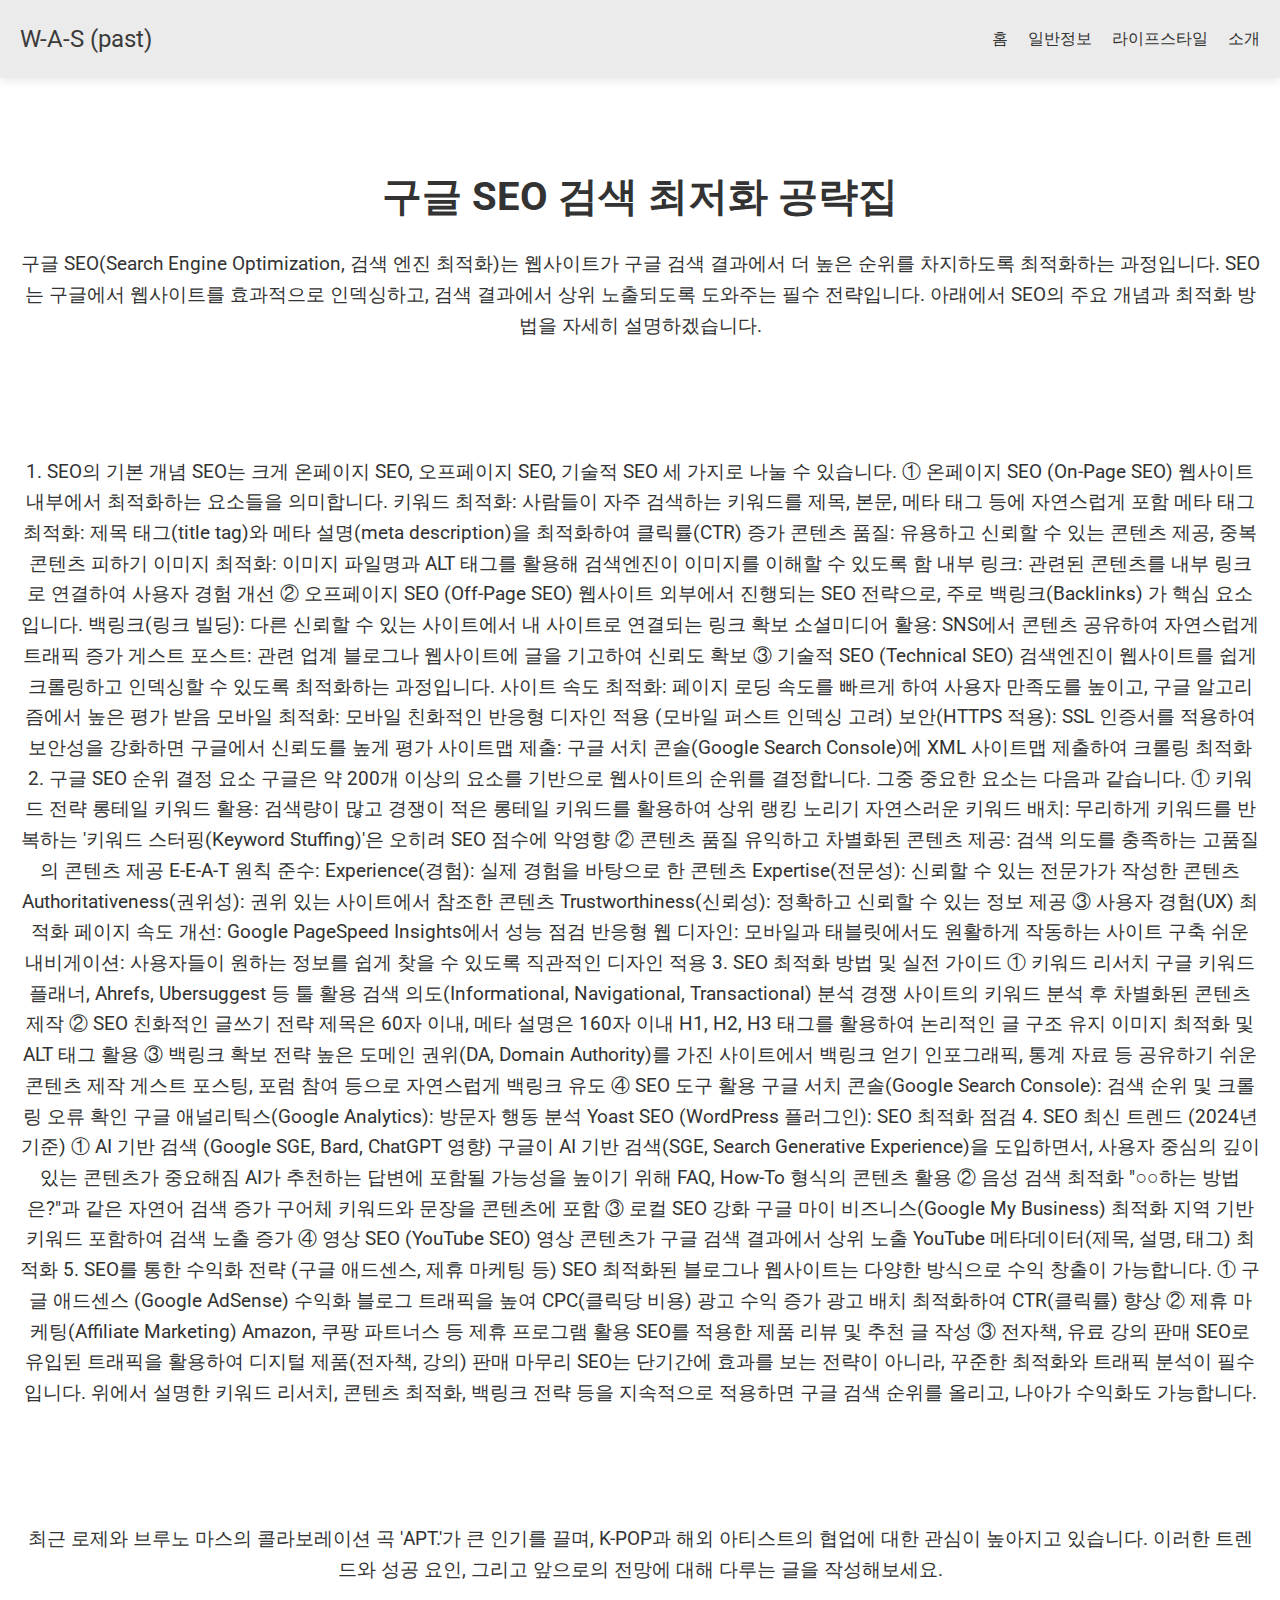
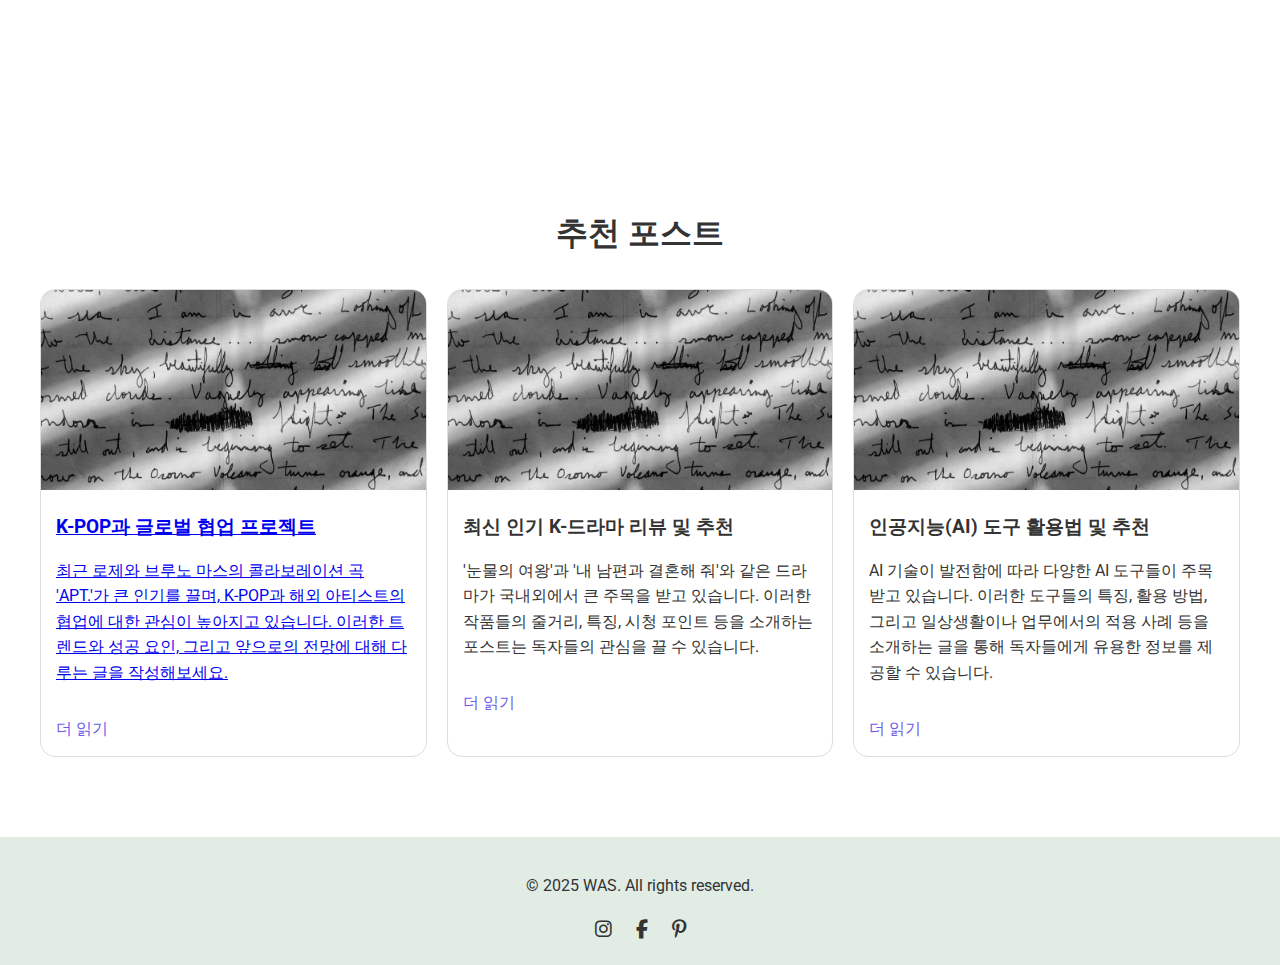
==== 20250222.html @ 07f285a2 "101" ====
<!DOCTYPE html>
<html lang="ko">
<head>
    <meta charset="UTF-8">
    <meta name="viewport" content="width=device-width, initial-scale=1.0">
    <meta name="description" content="WAS-였다">
    <meta name="keywords" content="지식정보 일반정보 알쓸잡 일반적이고 특별하지 않는 슈퍼노멀 정보 블로그 - 였다">
    <meta name="author" content="WAS 였다">
    <meta property="og:title" content="WAS 였다 블로그">
    <meta property="og:description" content="WAS-였다">
    <meta property="og:image" content="/images/og-image.jpg">
    <meta property="og:url" content="https://www.cosworker.com">
    <title>WAS-였다</title>
    <link rel="stylesheet" href="https://cdnjs.cloudflare.com/ajax/libs/font-awesome/6.4.0/css/all.min.css">
    <link rel="stylesheet" href="https://fonts.googleapis.com/css2?family=Playfair+Display:wght@700&family=Roboto:wght@400;500&display=swap">
    <link rel="stylesheet" href="style.css">
</head>
<body>
    <header class="header">
        <div class="logo">W-A-S (past)</div>
        <nav class="nav">
            <ul>
                <li><a href="index.html">홈</a></li>
                <li><a href="#supernormal">일반정보</a></li>
                <li><a href="#lifestyle">라이프스타일</a></li>
                <li><a href="#about">소개</a></li>
            </ul>
        </nav>
    </header>

    <main class="main">
        <section class="posting">
            <h1>구글 SEO 검색 최저화 공략집</h1>
            <p>구글 SEO(Search Engine Optimization, 검색 엔진 최적화)는 웹사이트가 구글 검색 결과에서 더 높은 순위를 차지하도록 최적화하는 과정입니다. SEO는 구글에서 웹사이트를 효과적으로 인덱싱하고, 검색 결과에서 상위 노출되도록 도와주는 필수 전략입니다. 아래에서 SEO의 주요 개념과 최적화 방법을 자세히 설명하겠습니다.</p>
            <div class="ad"><br><br><br></div>
            <p>1. SEO의 기본 개념
SEO는 크게 온페이지 SEO, 오프페이지 SEO, 기술적 SEO 세 가지로 나눌 수 있습니다.

① 온페이지 SEO (On-Page SEO)
웹사이트 내부에서 최적화하는 요소들을 의미합니다.

키워드 최적화: 사람들이 자주 검색하는 키워드를 제목, 본문, 메타 태그 등에 자연스럽게 포함
메타 태그 최적화: 제목 태그(title tag)와 메타 설명(meta description)을 최적화하여 클릭률(CTR) 증가
콘텐츠 품질: 유용하고 신뢰할 수 있는 콘텐츠 제공, 중복 콘텐츠 피하기
이미지 최적화: 이미지 파일명과 ALT 태그를 활용해 검색엔진이 이미지를 이해할 수 있도록 함
내부 링크: 관련된 콘텐츠를 내부 링크로 연결하여 사용자 경험 개선
② 오프페이지 SEO (Off-Page SEO)
웹사이트 외부에서 진행되는 SEO 전략으로, 주로 백링크(Backlinks) 가 핵심 요소입니다.

백링크(링크 빌딩): 다른 신뢰할 수 있는 사이트에서 내 사이트로 연결되는 링크 확보
소셜미디어 활용: SNS에서 콘텐츠 공유하여 자연스럽게 트래픽 증가
게스트 포스트: 관련 업계 블로그나 웹사이트에 글을 기고하여 신뢰도 확보
③ 기술적 SEO (Technical SEO)
검색엔진이 웹사이트를 쉽게 크롤링하고 인덱싱할 수 있도록 최적화하는 과정입니다.

사이트 속도 최적화: 페이지 로딩 속도를 빠르게 하여 사용자 만족도를 높이고, 구글 알고리즘에서 높은 평가 받음
모바일 최적화: 모바일 친화적인 반응형 디자인 적용 (모바일 퍼스트 인덱싱 고려)
보안(HTTPS 적용): SSL 인증서를 적용하여 보안성을 강화하면 구글에서 신뢰도를 높게 평가
사이트맵 제출: 구글 서치 콘솔(Google Search Console)에 XML 사이트맵 제출하여 크롤링 최적화
2. 구글 SEO 순위 결정 요소
구글은 약 200개 이상의 요소를 기반으로 웹사이트의 순위를 결정합니다. 그중 중요한 요소는 다음과 같습니다.

① 키워드 전략
롱테일 키워드 활용: 검색량이 많고 경쟁이 적은 롱테일 키워드를 활용하여 상위 랭킹 노리기
자연스러운 키워드 배치: 무리하게 키워드를 반복하는 '키워드 스터핑(Keyword Stuffing)'은 오히려 SEO 점수에 악영향
② 콘텐츠 품질
유익하고 차별화된 콘텐츠 제공: 검색 의도를 충족하는 고품질의 콘텐츠 제공
E-E-A-T 원칙 준수:
Experience(경험): 실제 경험을 바탕으로 한 콘텐츠
Expertise(전문성): 신뢰할 수 있는 전문가가 작성한 콘텐츠
Authoritativeness(권위성): 권위 있는 사이트에서 참조한 콘텐츠
Trustworthiness(신뢰성): 정확하고 신뢰할 수 있는 정보 제공
③ 사용자 경험(UX) 최적화
페이지 속도 개선: Google PageSpeed Insights에서 성능 점검
반응형 웹 디자인: 모바일과 태블릿에서도 원활하게 작동하는 사이트 구축
쉬운 내비게이션: 사용자들이 원하는 정보를 쉽게 찾을 수 있도록 직관적인 디자인 적용
3. SEO 최적화 방법 및 실전 가이드
① 키워드 리서치
구글 키워드 플래너, Ahrefs, Ubersuggest 등 툴 활용
검색 의도(Informational, Navigational, Transactional) 분석
경쟁 사이트의 키워드 분석 후 차별화된 콘텐츠 제작
② SEO 친화적인 글쓰기 전략
제목은 60자 이내, 메타 설명은 160자 이내
H1, H2, H3 태그를 활용하여 논리적인 글 구조 유지
이미지 최적화 및 ALT 태그 활용
③ 백링크 확보 전략
높은 도메인 권위(DA, Domain Authority)를 가진 사이트에서 백링크 얻기
인포그래픽, 통계 자료 등 공유하기 쉬운 콘텐츠 제작
게스트 포스팅, 포럼 참여 등으로 자연스럽게 백링크 유도
④ SEO 도구 활용
구글 서치 콘솔(Google Search Console): 검색 순위 및 크롤링 오류 확인
구글 애널리틱스(Google Analytics): 방문자 행동 분석
Yoast SEO (WordPress 플러그인): SEO 최적화 점검
4. SEO 최신 트렌드 (2024년 기준)
① AI 기반 검색 (Google SGE, Bard, ChatGPT 영향)
구글이 AI 기반 검색(SGE, Search Generative Experience)을 도입하면서, 사용자 중심의 깊이 있는 콘텐츠가 중요해짐
AI가 추천하는 답변에 포함될 가능성을 높이기 위해 FAQ, How-To 형식의 콘텐츠 활용
② 음성 검색 최적화
"○○하는 방법은?"과 같은 자연어 검색 증가
구어체 키워드와 문장을 콘텐츠에 포함
③ 로컬 SEO 강화
구글 마이 비즈니스(Google My Business) 최적화
지역 기반 키워드 포함하여 검색 노출 증가
④ 영상 SEO (YouTube SEO)
영상 콘텐츠가 구글 검색 결과에서 상위 노출
YouTube 메타데이터(제목, 설명, 태그) 최적화
5. SEO를 통한 수익화 전략 (구글 애드센스, 제휴 마케팅 등)
SEO 최적화된 블로그나 웹사이트는 다양한 방식으로 수익 창출이 가능합니다.

① 구글 애드센스 (Google AdSense) 수익화
블로그 트래픽을 높여 CPC(클릭당 비용) 광고 수익 증가
광고 배치 최적화하여 CTR(클릭률) 향상
② 제휴 마케팅(Affiliate Marketing)
Amazon, 쿠팡 파트너스 등 제휴 프로그램 활용
SEO를 적용한 제품 리뷰 및 추천 글 작성
③ 전자책, 유료 강의 판매
SEO로 유입된 트래픽을 활용하여 디지털 제품(전자책, 강의) 판매
마무리
SEO는 단기간에 효과를 보는 전략이 아니라, 꾸준한 최적화와 트래픽 분석이 필수입니다. 위에서 설명한 키워드 리서치, 콘텐츠 최적화, 백링크 전략 등을 지속적으로 적용하면 구글 검색 순위를 올리고, 나아가 수익화도 가능합니다.</p>
            <div class="ad"><br><br><br></div>
            <p>최근 로제와 브루노 마스의 콜라보레이션 곡 'APT.'가 큰 인기를 끌며, K-POP과 해외 아티스트의 협업에 대한 관심이 높아지고 있습니다. 이러한 트렌드와 성공 요인, 그리고 앞으로의 전망에 대해 다루는 글을 작성해보세요.</p>
            <div class="ad"><br><br><br></div>
        </section>
        <section class="featured-posts">
            <h2>추천 포스트</h2>
            <div class="post-grid">
                <div class="post">
                    <a href="20250222.html">
                    <img src="main03.png" alt="구글 SEO 구글검색최적화">
                    <h3>K-POP과 글로벌 협업 프로젝트</h3>
                    <p>최근 로제와 브루노 마스의 콜라보레이션 곡 'APT.'가 큰 인기를 끌며, K-POP과 해외 아티스트의 협업에 대한 관심이 높아지고 있습니다. 이러한 트렌드와 성공 요인, 그리고 앞으로의 전망에 대해 다루는 글을 작성해보세요.</p>
                    <p class="read-more">더 읽기</p></a>
                </div>
                <div class="post">
                    <img src="main03.png" alt="바디케어 텍스처">
                    <h3>최신 인기 K-드라마 리뷰 및 추천</h3>
                    <p>'눈물의 여왕'과 '내 남편과 결혼해 줘'와 같은 드라마가 국내외에서 큰 주목을 받고 있습니다. 이러한 작품들의 줄거리, 특징, 시청 포인트 등을 소개하는 포스트는 독자들의 관심을 끌 수 있습니다.</p>
                    <a href="#" class="read-more">더 읽기</a>
                </div>
                <div class="post">
                    <img src="main03.png" alt="향기 여정">
                    <h3>인공지능(AI) 도구 활용법 및 추천</h3>
                    <p>AI 기술이 발전함에 따라 다양한 AI 도구들이 주목받고 있습니다. 이러한 도구들의 특징, 활용 방법, 그리고 일상생활이나 업무에서의 적용 사례 등을 소개하는 글을 통해 독자들에게 유용한 정보를 제공할 수 있습니다.</p>
                    <a href="#" class="read-more">더 읽기</a>
                </div>
            </div>
        </section>
    </main>

    <footer class="footer">
        <div class="footer-content">
            <p>&copy; 2025 WAS. All rights reserved.</p>
            <div class="social-links">
                <a href="#"><i class="fab fa-instagram"></i></a>
                <a href="#"><i class="fab fa-facebook-f"></i></a>
                <a href="#"><i class="fab fa-pinterest-p"></i></a>
            </div>
        </div>
    </footer>
</body>
</html>
---- style.css ----
/* CSS (style.css) */
body {
    margin: 0;
    font-family: 'Roboto', sans-serif;
    color: #333;
    line-height: 1.6;
}
.header {
    display: flex;
    justify-content: space-between;
    align-items: center;
    padding: 20px;
    background: #ebebeb;
    box-shadow: 0 2px 10px rgba(0, 0, 0, 0.1);
}
.logo {
    font-family: 'Roboto', sans-serif;
    font-size: 1.5em;
    color: #3b3b3b;
}
.nav ul {
    list-style: none;
    margin: 0;
    padding: 0;
    display: flex;
}
.nav ul li {
    margin-left: 20px;
}
.nav ul li a {
    text-decoration: none;
    color: #333;
    font-weight: 500;
    transition: color 0.3s;
}
.nav ul li a:hover {
    color: #6c5ce7;
}
.article {
    text-align: center;
    padding: 60px 20px;
    background: url('main03.png') center/cover no-repeat;
    color: #fff;
}
.article h1 {
    font-size: 2.5em;
    margin-bottom: 20px;
}
.article p {
    font-size: 1.2em;
}
.posting {
    text-align: center;
    padding: 60px 20px;

}
.posting h1 {
    font-size: 2.5em;
    margin-bottom: 20px;
}
.posting p {
    font-size: 1.2em;
}
.featured-posts {
    padding: 40px 20px;
    max-width: 1200px;
    margin: auto;
}
.featured-posts h2 {
    text-align: center;
    margin-bottom: 30px;
    font-size: 2em;
}
.post-grid {
    display: grid;
    grid-template-columns: repeat(auto-fit, minmax(300px, 1fr));
    gap: 20px;
}
.post {
    border: 1px solid #ddd;
    border-radius: 15px;
    overflow: hidden;
    transition: transform 0.3s;
}
.post:hover {
    transform: translateY(-5px);
}
.post img {
    width: 100%;
    height: 200px;
    object-fit: cover;
}
.post h3 {
    margin: 15px;
}
.post p {
    margin: 15px;
}
.read-more-link {
  text-decoration: none;
  color: #2e2e2e;
}
.read-more {
    display: inline-block;
    margin: 15px;
    color: #6c5ce7;
    text-decoration: none;
    font-weight: 500;
}
.read-more:hover {
    text-decoration: underline;
}


.footer {
    text-align: center;
    padding: 20px;
    background: #e0ece4;
    margin-top: 40px;
}
.footer .social-links a {
    color: #333;
    margin: 0 10px;
    font-size: 1.2em;
    text-decoration: none;
}
.footer .social-links a:hover {
    color: #6c5ce7;
}

/* Responsive Design */
@media (max-width: 768px) {
    .header{
      flex-direction: column;
    }
    .nav ul {

    }
    .nav ul li {
        margin: 10px;
    }
    .article h1 {
        font-size: 2em;
    }
    .article p {
        font-size: 1em;
    }
    .posting{
      padding:0;
      width:80%;
      margin: 0 auto;

    }
}
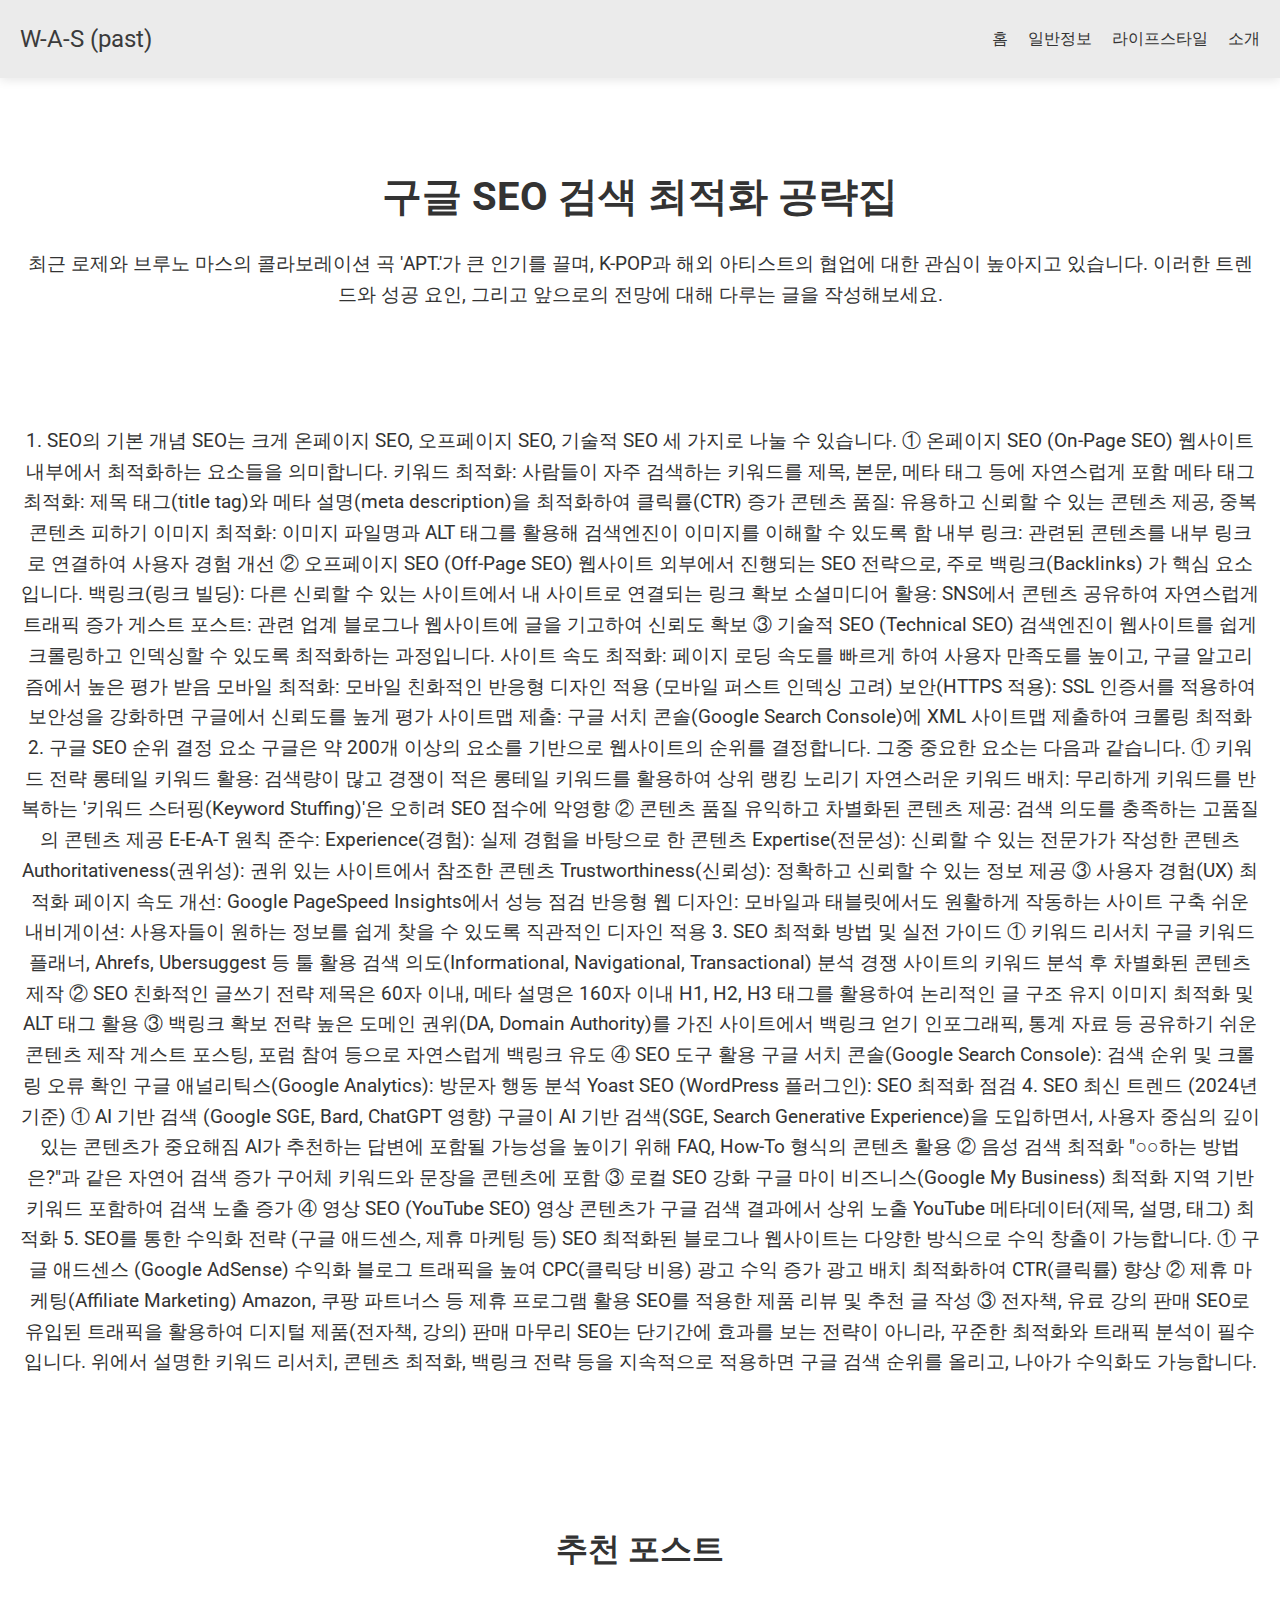
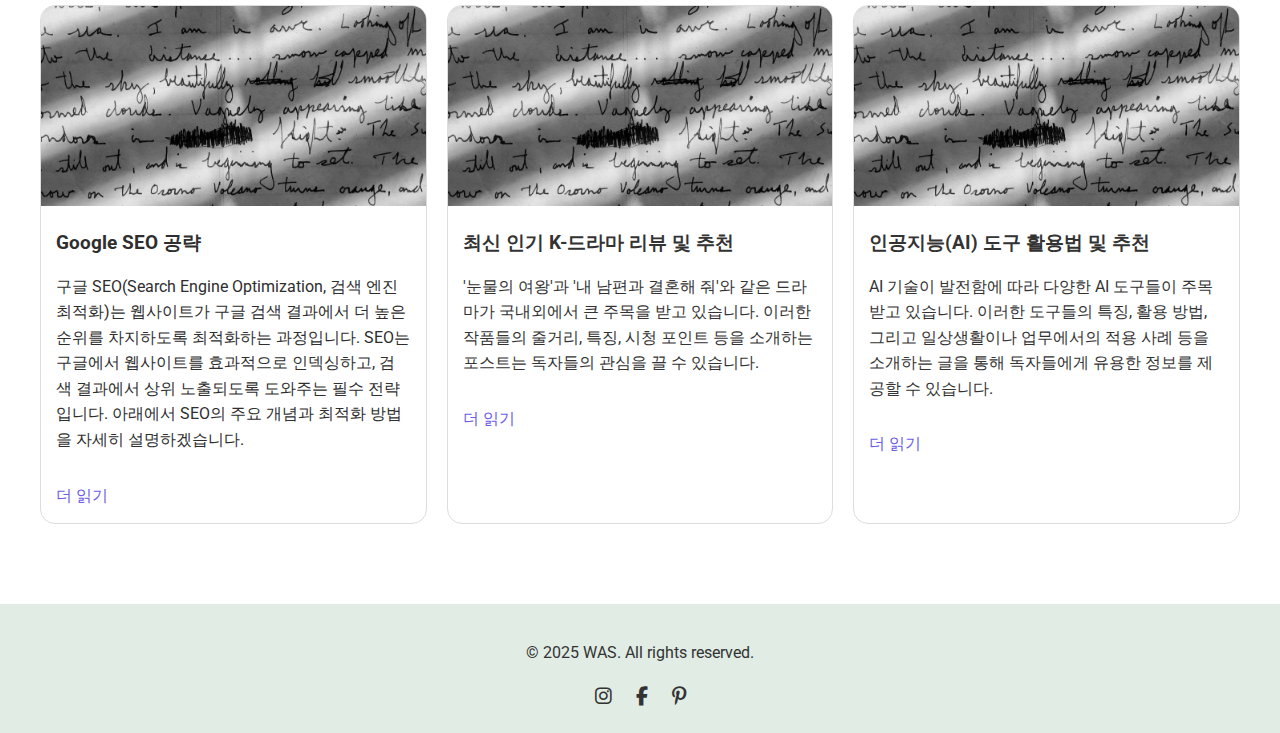
==== commit 63921434: "102" ====
--- a/20250222.html
+++ b/20250222.html
@@ -30,132 +30,32 @@
 
     <main class="main">
         <section class="posting">
-            <h1>구글 SEO 검색 최저화 공략집</h1>
-            <p>구글 SEO(Search Engine Optimization, 검색 엔진 최적화)는 웹사이트가 구글 검색 결과에서 더 높은 순위를 차지하도록 최적화하는 과정입니다. SEO는 구글에서 웹사이트를 효과적으로 인덱싱하고, 검색 결과에서 상위 노출되도록 도와주는 필수 전략입니다. 아래에서 SEO의 주요 개념과 최적화 방법을 자세히 설명하겠습니다.</p>
-            <div class="ad"><br><br><br></div>
-            <p>1. SEO의 기본 개념
-SEO는 크게 온페이지 SEO, 오프페이지 SEO, 기술적 SEO 세 가지로 나눌 수 있습니다.
-
-① 온페이지 SEO (On-Page SEO)
-웹사이트 내부에서 최적화하는 요소들을 의미합니다.
-
-키워드 최적화: 사람들이 자주 검색하는 키워드를 제목, 본문, 메타 태그 등에 자연스럽게 포함
-메타 태그 최적화: 제목 태그(title tag)와 메타 설명(meta description)을 최적화하여 클릭률(CTR) 증가
-콘텐츠 품질: 유용하고 신뢰할 수 있는 콘텐츠 제공, 중복 콘텐츠 피하기
-이미지 최적화: 이미지 파일명과 ALT 태그를 활용해 검색엔진이 이미지를 이해할 수 있도록 함
-내부 링크: 관련된 콘텐츠를 내부 링크로 연결하여 사용자 경험 개선
-② 오프페이지 SEO (Off-Page SEO)
-웹사이트 외부에서 진행되는 SEO 전략으로, 주로 백링크(Backlinks) 가 핵심 요소입니다.
-
-백링크(링크 빌딩): 다른 신뢰할 수 있는 사이트에서 내 사이트로 연결되는 링크 확보
-소셜미디어 활용: SNS에서 콘텐츠 공유하여 자연스럽게 트래픽 증가
-게스트 포스트: 관련 업계 블로그나 웹사이트에 글을 기고하여 신뢰도 확보
-③ 기술적 SEO (Technical SEO)
-검색엔진이 웹사이트를 쉽게 크롤링하고 인덱싱할 수 있도록 최적화하는 과정입니다.
-
-사이트 속도 최적화: 페이지 로딩 속도를 빠르게 하여 사용자 만족도를 높이고, 구글 알고리즘에서 높은 평가 받음
-모바일 최적화: 모바일 친화적인 반응형 디자인 적용 (모바일 퍼스트 인덱싱 고려)
-보안(HTTPS 적용): SSL 인증서를 적용하여 보안성을 강화하면 구글에서 신뢰도를 높게 평가
-사이트맵 제출: 구글 서치 콘솔(Google Search Console)에 XML 사이트맵 제출하여 크롤링 최적화
-2. 구글 SEO 순위 결정 요소
-구글은 약 200개 이상의 요소를 기반으로 웹사이트의 순위를 결정합니다. 그중 중요한 요소는 다음과 같습니다.
-
-① 키워드 전략
-롱테일 키워드 활용: 검색량이 많고 경쟁이 적은 롱테일 키워드를 활용하여 상위 랭킹 노리기
-자연스러운 키워드 배치: 무리하게 키워드를 반복하는 '키워드 스터핑(Keyword Stuffing)'은 오히려 SEO 점수에 악영향
-② 콘텐츠 품질
-유익하고 차별화된 콘텐츠 제공: 검색 의도를 충족하는 고품질의 콘텐츠 제공
-E-E-A-T 원칙 준수:
-Experience(경험): 실제 경험을 바탕으로 한 콘텐츠
-Expertise(전문성): 신뢰할 수 있는 전문가가 작성한 콘텐츠
-Authoritativeness(권위성): 권위 있는 사이트에서 참조한 콘텐츠
-Trustworthiness(신뢰성): 정확하고 신뢰할 수 있는 정보 제공
-③ 사용자 경험(UX) 최적화
-페이지 속도 개선: Google PageSpeed Insights에서 성능 점검
-반응형 웹 디자인: 모바일과 태블릿에서도 원활하게 작동하는 사이트 구축
-쉬운 내비게이션: 사용자들이 원하는 정보를 쉽게 찾을 수 있도록 직관적인 디자인 적용
-3. SEO 최적화 방법 및 실전 가이드
-① 키워드 리서치
-구글 키워드 플래너, Ahrefs, Ubersuggest 등 툴 활용
-검색 의도(Informational, Navigational, Transactional) 분석
-경쟁 사이트의 키워드 분석 후 차별화된 콘텐츠 제작
-② SEO 친화적인 글쓰기 전략
-제목은 60자 이내, 메타 설명은 160자 이내
-H1, H2, H3 태그를 활용하여 논리적인 글 구조 유지
-이미지 최적화 및 ALT 태그 활용
-③ 백링크 확보 전략
-높은 도메인 권위(DA, Domain Authority)를 가진 사이트에서 백링크 얻기
-인포그래픽, 통계 자료 등 공유하기 쉬운 콘텐츠 제작
-게스트 포스팅, 포럼 참여 등으로 자연스럽게 백링크 유도
-④ SEO 도구 활용
-구글 서치 콘솔(Google Search Console): 검색 순위 및 크롤링 오류 확인
-구글 애널리틱스(Google Analytics): 방문자 행동 분석
-Yoast SEO (WordPress 플러그인): SEO 최적화 점검
-4. SEO 최신 트렌드 (2024년 기준)
-① AI 기반 검색 (Google SGE, Bard, ChatGPT 영향)
-구글이 AI 기반 검색(SGE, Search Generative Experience)을 도입하면서, 사용자 중심의 깊이 있는 콘텐츠가 중요해짐
-AI가 추천하는 답변에 포함될 가능성을 높이기 위해 FAQ, How-To 형식의 콘텐츠 활용
-② 음성 검색 최적화
-"○○하는 방법은?"과 같은 자연어 검색 증가
-구어체 키워드와 문장을 콘텐츠에 포함
-③ 로컬 SEO 강화
-구글 마이 비즈니스(Google My Business) 최적화
-지역 기반 키워드 포함하여 검색 노출 증가
-④ 영상 SEO (YouTube SEO)
-영상 콘텐츠가 구글 검색 결과에서 상위 노출
-YouTube 메타데이터(제목, 설명, 태그) 최적화
-5. SEO를 통한 수익화 전략 (구글 애드센스, 제휴 마케팅 등)
-SEO 최적화된 블로그나 웹사이트는 다양한 방식으로 수익 창출이 가능합니다.
-
-① 구글 애드센스 (Google AdSense) 수익화
-블로그 트래픽을 높여 CPC(클릭당 비용) 광고 수익 증가
-광고 배치 최적화하여 CTR(클릭률) 향상
-② 제휴 마케팅(Affiliate Marketing)
-Amazon, 쿠팡 파트너스 등 제휴 프로그램 활용
-SEO를 적용한 제품 리뷰 및 추천 글 작성
-③ 전자책, 유료 강의 판매
-SEO로 유입된 트래픽을 활용하여 디지털 제품(전자책, 강의) 판매
-마무리
-SEO는 단기간에 효과를 보는 전략이 아니라, 꾸준한 최적화와 트래픽 분석이 필수입니다. 위에서 설명한 키워드 리서치, 콘텐츠 최적화, 백링크 전략 등을 지속적으로 적용하면 구글 검색 순위를 올리고, 나아가 수익화도 가능합니다.</p>
-            <div class="ad"><br><br><br></div>
+            <h1>구글 SEO 검색 최적화 공략집</h1>
             <p>최근 로제와 브루노 마스의 콜라보레이션 곡 'APT.'가 큰 인기를 끌며, K-POP과 해외 아티스트의 협업에 대한 관심이 높아지고 있습니다. 이러한 트렌드와 성공 요인, 그리고 앞으로의 전망에 대해 다루는 글을 작성해보세요.</p>
             <div class="ad"><br><br><br></div>
+            <p>1. SEO의 기본 개념 SEO는 크게 온페이지 SEO, 오프페이지 SEO, 기술적 SEO 세 가지로 나눌 수 있습니다. ① 온페이지 SEO (On-Page SEO) 웹사이트 내부에서 최적화하는 요소들을 의미합니다. 키워드 최적화: 사람들이 자주 검색하는 키워드를 제목, 본문, 메타 태그 등에 자연스럽게 포함 메타 태그 최적화: 제목 태그(title tag)와 메타 설명(meta description)을 최적화하여 클릭률(CTR) 증가 콘텐츠 품질: 유용하고 신뢰할 수 있는 콘텐츠 제공, 중복 콘텐츠 피하기 이미지 최적화: 이미지 파일명과 ALT 태그를 활용해 검색엔진이 이미지를 이해할 수 있도록 함 내부 링크: 관련된 콘텐츠를 내부 링크로 연결하여 사용자 경험 개선 ② 오프페이지 SEO (Off-Page SEO) 웹사이트 외부에서 진행되는 SEO 전략으로, 주로 백링크(Backlinks) 가 핵심 요소입니다. 백링크(링크 빌딩): 다른 신뢰할 수 있는 사이트에서 내 사이트로 연결되는 링크 확보 소셜미디어 활용: SNS에서 콘텐츠 공유하여 자연스럽게 트래픽 증가 게스트 포스트: 관련 업계 블로그나 웹사이트에 글을 기고하여 신뢰도 확보 ③ 기술적 SEO (Technical SEO) 검색엔진이 웹사이트를 쉽게 크롤링하고 인덱싱할 수 있도록 최적화하는 과정입니다. 사이트 속도 최적화: 페이지 로딩 속도를 빠르게 하여 사용자 만족도를 높이고, 구글 알고리즘에서 높은 평가 받음 모바일 최적화: 모바일 친화적인 반응형 디자인 적용 (모바일 퍼스트 인덱싱 고려) 보안(HTTPS 적용): SSL 인증서를 적용하여 보안성을 강화하면 구글에서 신뢰도를 높게 평가 사이트맵 제출: 구글 서치 콘솔(Google Search Console)에 XML 사이트맵 제출하여 크롤링 최적화 2. 구글 SEO 순위 결정 요소 구글은 약 200개 이상의 요소를 기반으로 웹사이트의 순위를 결정합니다. 그중 중요한 요소는 다음과 같습니다. ① 키워드 전략 롱테일 키워드 활용: 검색량이 많고 경쟁이 적은 롱테일 키워드를 활용하여 상위 랭킹 노리기 자연스러운 키워드 배치: 무리하게 키워드를 반복하는 '키워드 스터핑(Keyword Stuffing)'은 오히려 SEO 점수에 악영향 ② 콘텐츠 품질 유익하고 차별화된 콘텐츠 제공: 검색 의도를 충족하는 고품질의 콘텐츠 제공 E-E-A-T 원칙 준수: Experience(경험): 실제 경험을 바탕으로 한 콘텐츠 Expertise(전문성): 신뢰할 수 있는 전문가가 작성한 콘텐츠 Authoritativeness(권위성): 권위 있는 사이트에서 참조한 콘텐츠 Trustworthiness(신뢰성): 정확하고 신뢰할 수 있는 정보 제공 ③ 사용자 경험(UX) 최적화 페이지 속도 개선: Google PageSpeed Insights에서 성능 점검 반응형 웹 디자인: 모바일과 태블릿에서도 원활하게 작동하는 사이트 구축 쉬운 내비게이션: 사용자들이 원하는 정보를 쉽게 찾을 수 있도록 직관적인 디자인 적용 3. SEO 최적화 방법 및 실전 가이드 ① 키워드 리서치 구글 키워드 플래너, Ahrefs, Ubersuggest 등 툴 활용 검색 의도(Informational, Navigational, Transactional) 분석 경쟁 사이트의 키워드 분석 후 차별화된 콘텐츠 제작 ② SEO 친화적인 글쓰기 전략 제목은 60자 이내, 메타 설명은 160자 이내 H1, H2, H3 태그를 활용하여 논리적인 글 구조 유지 이미지 최적화 및 ALT 태그 활용 ③ 백링크 확보 전략 높은 도메인 권위(DA, Domain Authority)를 가진 사이트에서 백링크 얻기 인포그래픽, 통계 자료 등 공유하기 쉬운 콘텐츠 제작 게스트 포스팅, 포럼 참여 등으로 자연스럽게 백링크 유도 ④ SEO 도구 활용 구글 서치 콘솔(Google Search Console): 검색 순위 및 크롤링 오류 확인 구글 애널리틱스(Google Analytics): 방문자 행동 분석 Yoast SEO (WordPress 플러그인): SEO 최적화 점검 4. SEO 최신 트렌드 (2024년 기준) ① AI 기반 검색 (Google SGE, Bard, ChatGPT 영향) 구글이 AI 기반 검색(SGE, Search Generative Experience)을 도입하면서, 사용자 중심의 깊이 있는 콘텐츠가 중요해짐 AI가 추천하는 답변에 포함될 가능성을 높이기 위해 FAQ, How-To 형식의 콘텐츠 활용 ② 음성 검색 최적화 "○○하는 방법은?"과 같은 자연어 검색 증가 구어체 키워드와 문장을 콘텐츠에 포함 ③ 로컬 SEO 강화 구글 마이 비즈니스(Google My Business) 최적화 지역 기반 키워드 포함하여 검색 노출 증가 ④ 영상 SEO (YouTube SEO) 영상 콘텐츠가 구글 검색 결과에서 상위 노출 YouTube 메타데이터(제목, 설명, 태그) 최적화 5. SEO를 통한 수익화 전략 (구글 애드센스, 제휴 마케팅 등) SEO 최적화된 블로그나 웹사이트는 다양한 방식으로 수익 창출이 가능합니다. ① 구글 애드센스 (Google AdSense) 수익화 블로그 트래픽을 높여 CPC(클릭당 비용) 광고 수익 증가 광고 배치 최적화하여 CTR(클릭률) 향상 ② 제휴 마케팅(Affiliate Marketing) Amazon, 쿠팡 파트너스 등 제휴 프로그램 활용 SEO를 적용한 제품 리뷰 및 추천 글 작성 ③ 전자책, 유료 강의 판매 SEO로 유입된 트래픽을 활용하여 디지털 제품(전자책, 강의) 판매 마무리 SEO는 단기간에 효과를 보는 전략이 아니라, 꾸준한 최적화와 트래픽 분석이 필수입니다. 위에서 설명한 키워드 리서치, 콘텐츠 최적화, 백링크 전략 등을 지속적으로 적용하면 구글 검색 순위를 올리고, 나아가 수익화도 가능합니다.
+            </p>
+
         </section>
-        <section class="featured-posts">
-            <h2>추천 포스트</h2>
-            <div class="post-grid">
-                <div class="post">
-                    <a href="20250222.html">
-                    <img src="main03.png" alt="구글 SEO 구글검색최적화">
-                    <h3>K-POP과 글로벌 협업 프로젝트</h3>
-                    <p>최근 로제와 브루노 마스의 콜라보레이션 곡 'APT.'가 큰 인기를 끌며, K-POP과 해외 아티스트의 협업에 대한 관심이 높아지고 있습니다. 이러한 트렌드와 성공 요인, 그리고 앞으로의 전망에 대해 다루는 글을 작성해보세요.</p>
-                    <p class="read-more">더 읽기</p></a>
-                </div>
-                <div class="post">
-                    <img src="main03.png" alt="바디케어 텍스처">
-                    <h3>최신 인기 K-드라마 리뷰 및 추천</h3>
-                    <p>'눈물의 여왕'과 '내 남편과 결혼해 줘'와 같은 드라마가 국내외에서 큰 주목을 받고 있습니다. 이러한 작품들의 줄거리, 특징, 시청 포인트 등을 소개하는 포스트는 독자들의 관심을 끌 수 있습니다.</p>
-                    <a href="#" class="read-more">더 읽기</a>
-                </div>
-                <div class="post">
-                    <img src="main03.png" alt="향기 여정">
-                    <h3>인공지능(AI) 도구 활용법 및 추천</h3>
-                    <p>AI 기술이 발전함에 따라 다양한 AI 도구들이 주목받고 있습니다. 이러한 도구들의 특징, 활용 방법, 그리고 일상생활이나 업무에서의 적용 사례 등을 소개하는 글을 통해 독자들에게 유용한 정보를 제공할 수 있습니다.</p>
-                    <a href="#" class="read-more">더 읽기</a>
-                </div>
-            </div>
-        </section>
+        <div id="recommend"></div>
     </main>
+    <div id="footer"></div>
+    <script>
+        async function loadComponent(id, file) {
+            try {
+                const response = await fetch(file);
+                if (!response.ok) throw new Error("파일을 찾을 수 없음");
+                const text = await response.text();
+                document.getElementById(id).innerHTML = text;
+            } catch (error) {
+                console.error(error);
+            }
+        }
 
-    <footer class="footer">
-        <div class="footer-content">
-            <p>&copy; 2025 WAS. All rights reserved.</p>
-            <div class="social-links">
-                <a href="#"><i class="fab fa-instagram"></i></a>
-                <a href="#"><i class="fab fa-facebook-f"></i></a>
-                <a href="#"><i class="fab fa-pinterest-p"></i></a>
-            </div>
-        </div>
-    </footer>
+        // 헤더와 푸터 로드
+        loadComponent("header", "header.html");
+        loadComponent("footer", "footer.html");
+        loadComponent("recommend", "recommend.html");
+    </script>
 </body>
 </html>
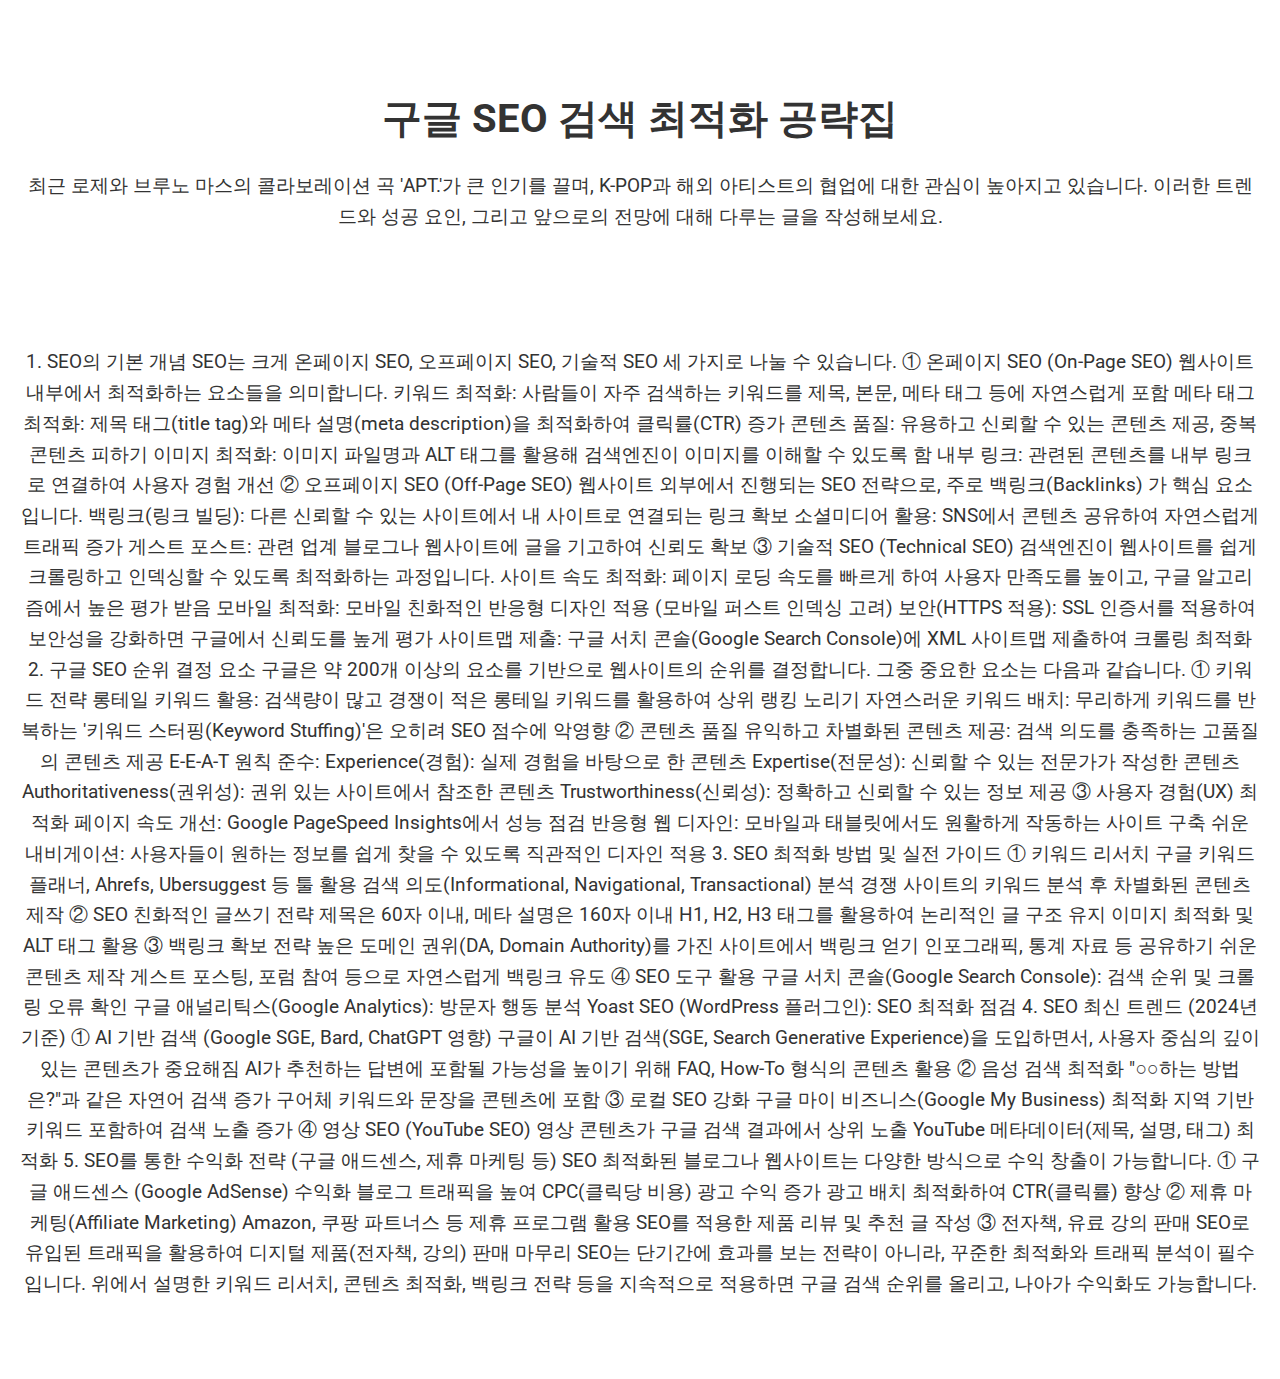
==== commit 73a51728: "104" ====
--- a/20250222.html
+++ b/20250222.html
@@ -16,17 +16,7 @@
     <link rel="stylesheet" href="style.css">
 </head>
 <body>
-    <header class="header">
-        <div class="logo">W-A-S (past)</div>
-        <nav class="nav">
-            <ul>
-                <li><a href="index.html">홈</a></li>
-                <li><a href="#supernormal">일반정보</a></li>
-                <li><a href="#lifestyle">라이프스타일</a></li>
-                <li><a href="#about">소개</a></li>
-            </ul>
-        </nav>
-    </header>
+    <div id="header"></div>
 
     <main class="main">
         <section class="posting">
@@ -41,21 +31,11 @@
     </main>
     <div id="footer"></div>
     <script>
-        async function loadComponent(id, file) {
-            try {
-                const response = await fetch(file);
-                if (!response.ok) throw new Error("파일을 찾을 수 없음");
-                const text = await response.text();
-                document.getElementById(id).innerHTML = text;
-            } catch (error) {
-                console.error(error);
-            }
-        }
-
-        // 헤더와 푸터 로드
-        loadComponent("header", "header.html");
-        loadComponent("footer", "footer.html");
-        loadComponent("recommend", "recommend.html");
+      $(function(){
+        $("#header").load("header.html");
+        $("#recommend").load("recommend.html");
+        $("#footer").load("footer.html");
+      });
     </script>
 </body>
 </html>
--- a/style.css
+++ b/style.css
@@ -115,7 +115,7 @@
 .footer {
     text-align: center;
     padding: 20px;
-    background: #e0ece4;
+    background: #ebebeb;
     margin-top: 40px;
 }
 .footer .social-links a {
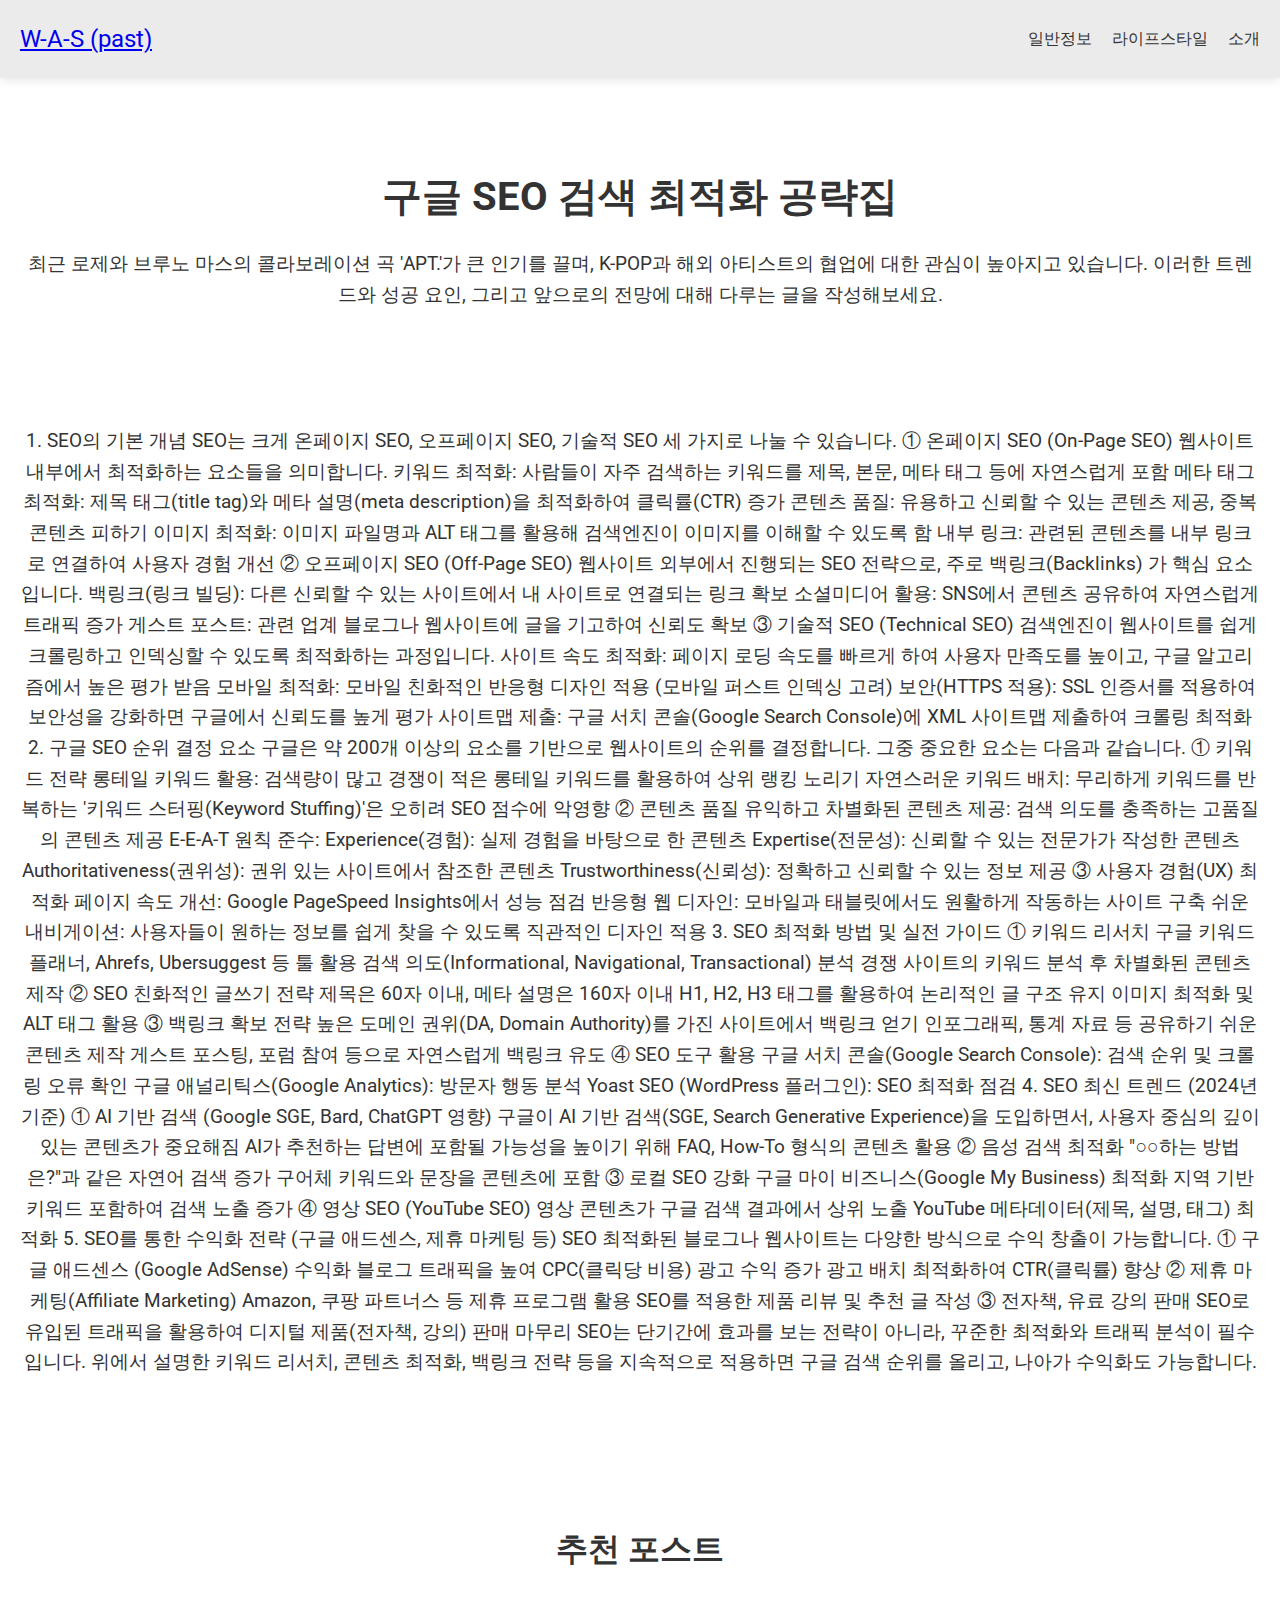
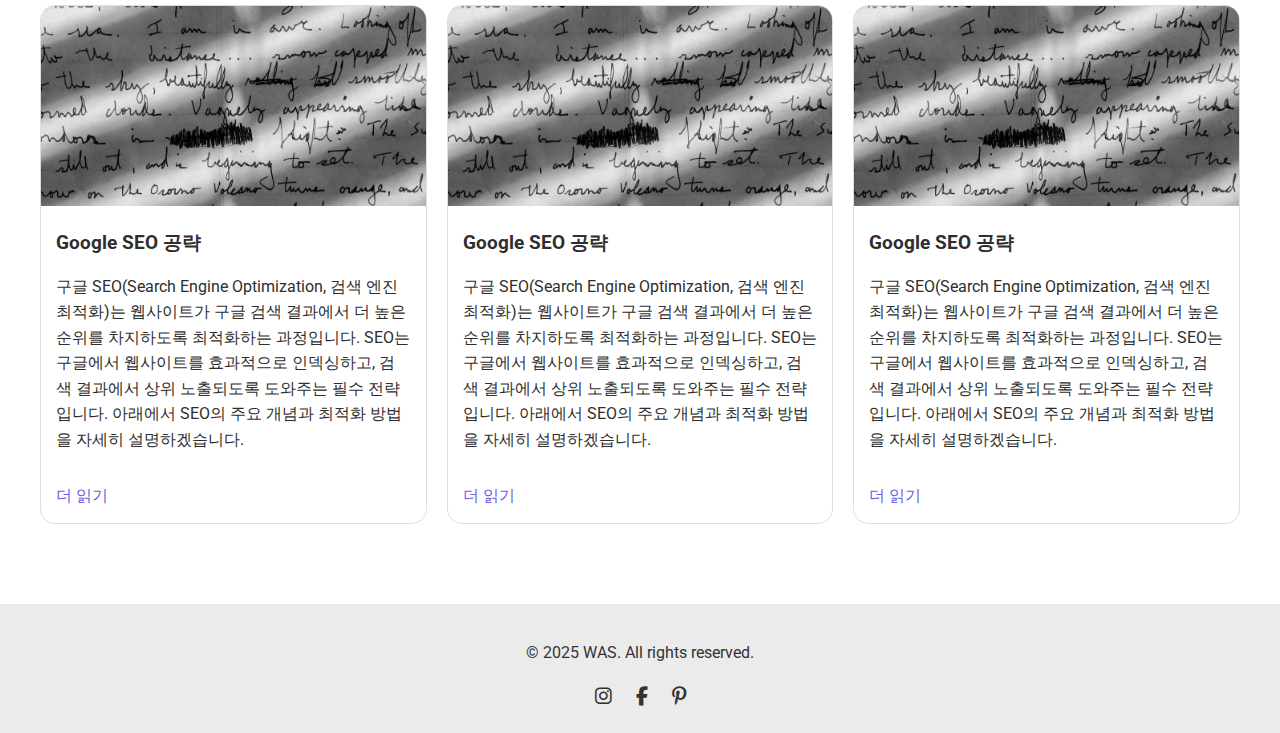
==== commit 19406215: "105" ====
--- a/20250222.html
+++ b/20250222.html
@@ -14,6 +14,7 @@
     <link rel="stylesheet" href="https://cdnjs.cloudflare.com/ajax/libs/font-awesome/6.4.0/css/all.min.css">
     <link rel="stylesheet" href="https://fonts.googleapis.com/css2?family=Playfair+Display:wght@700&family=Roboto:wght@400;500&display=swap">
     <link rel="stylesheet" href="style.css">
+      <script src="https://code.jquery.com/jquery-3.7.1.min.js"></script>
 </head>
 <body>
     <div id="header"></div>
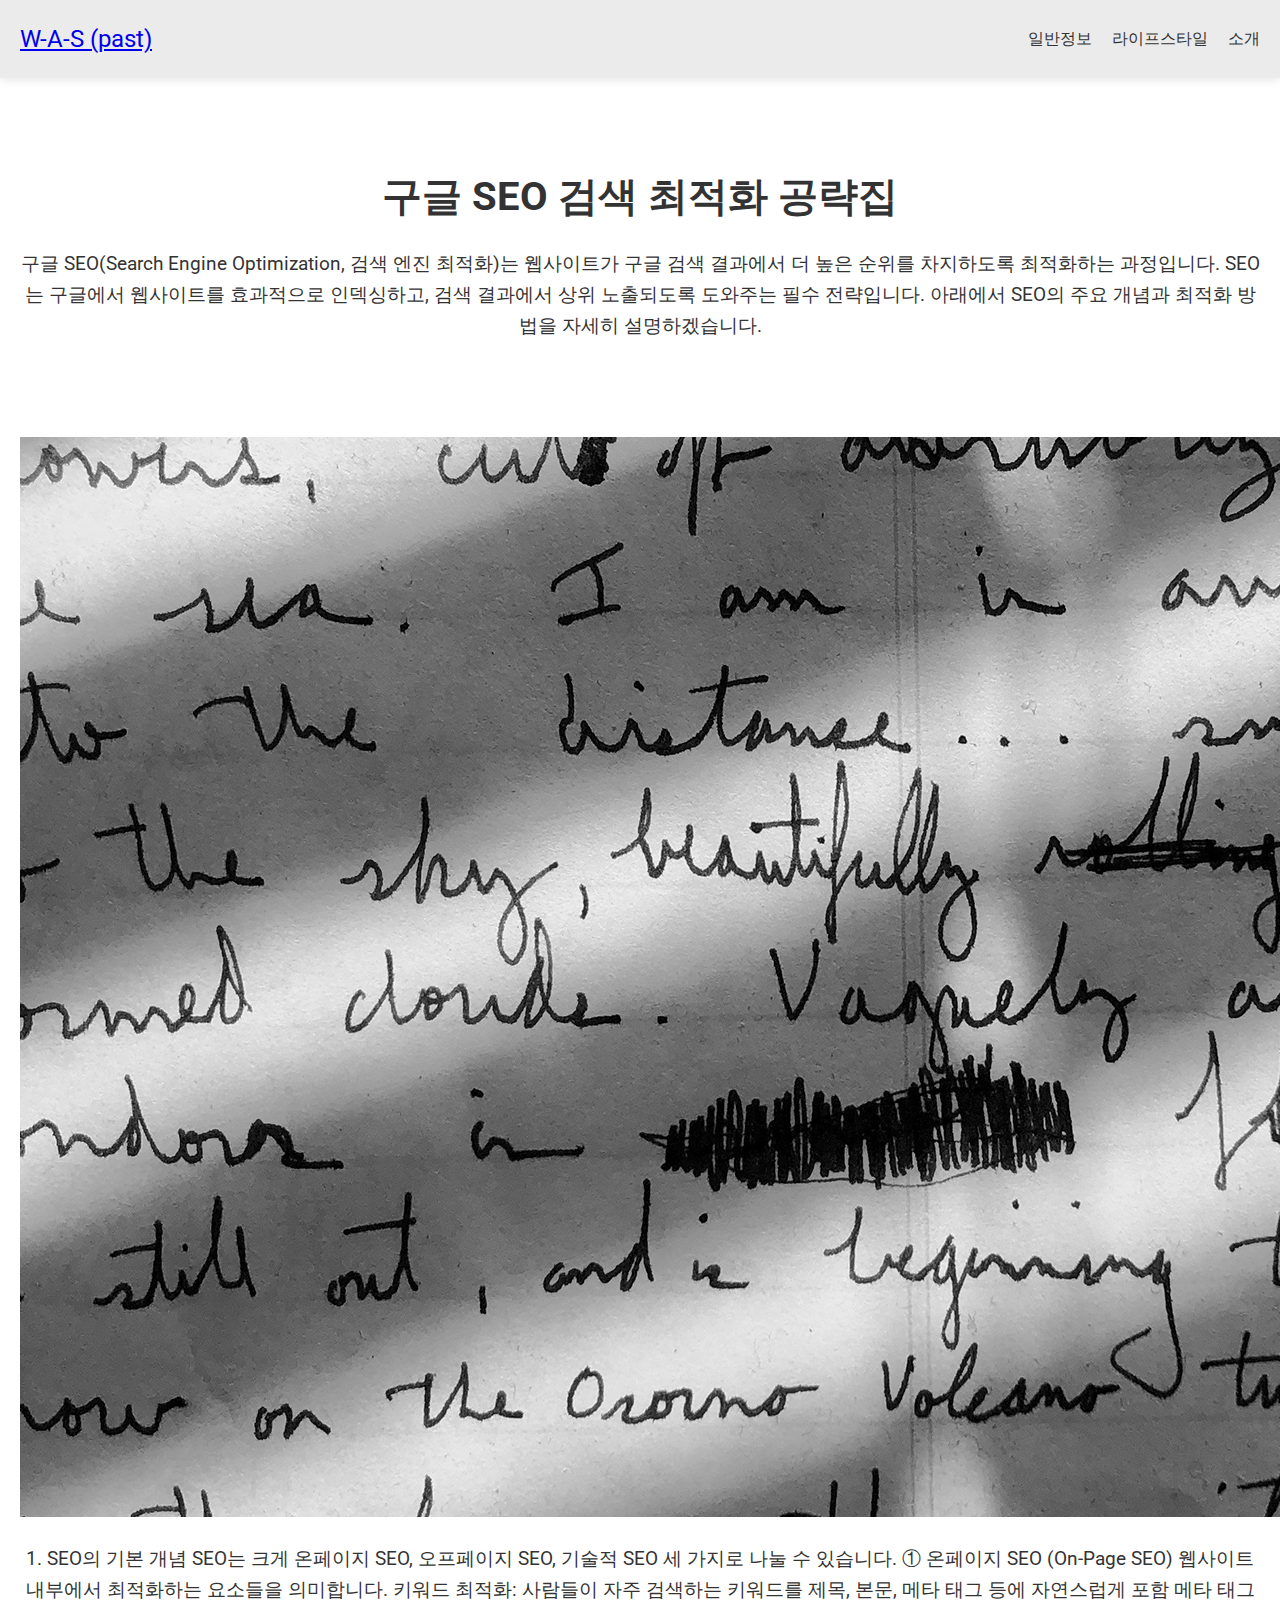
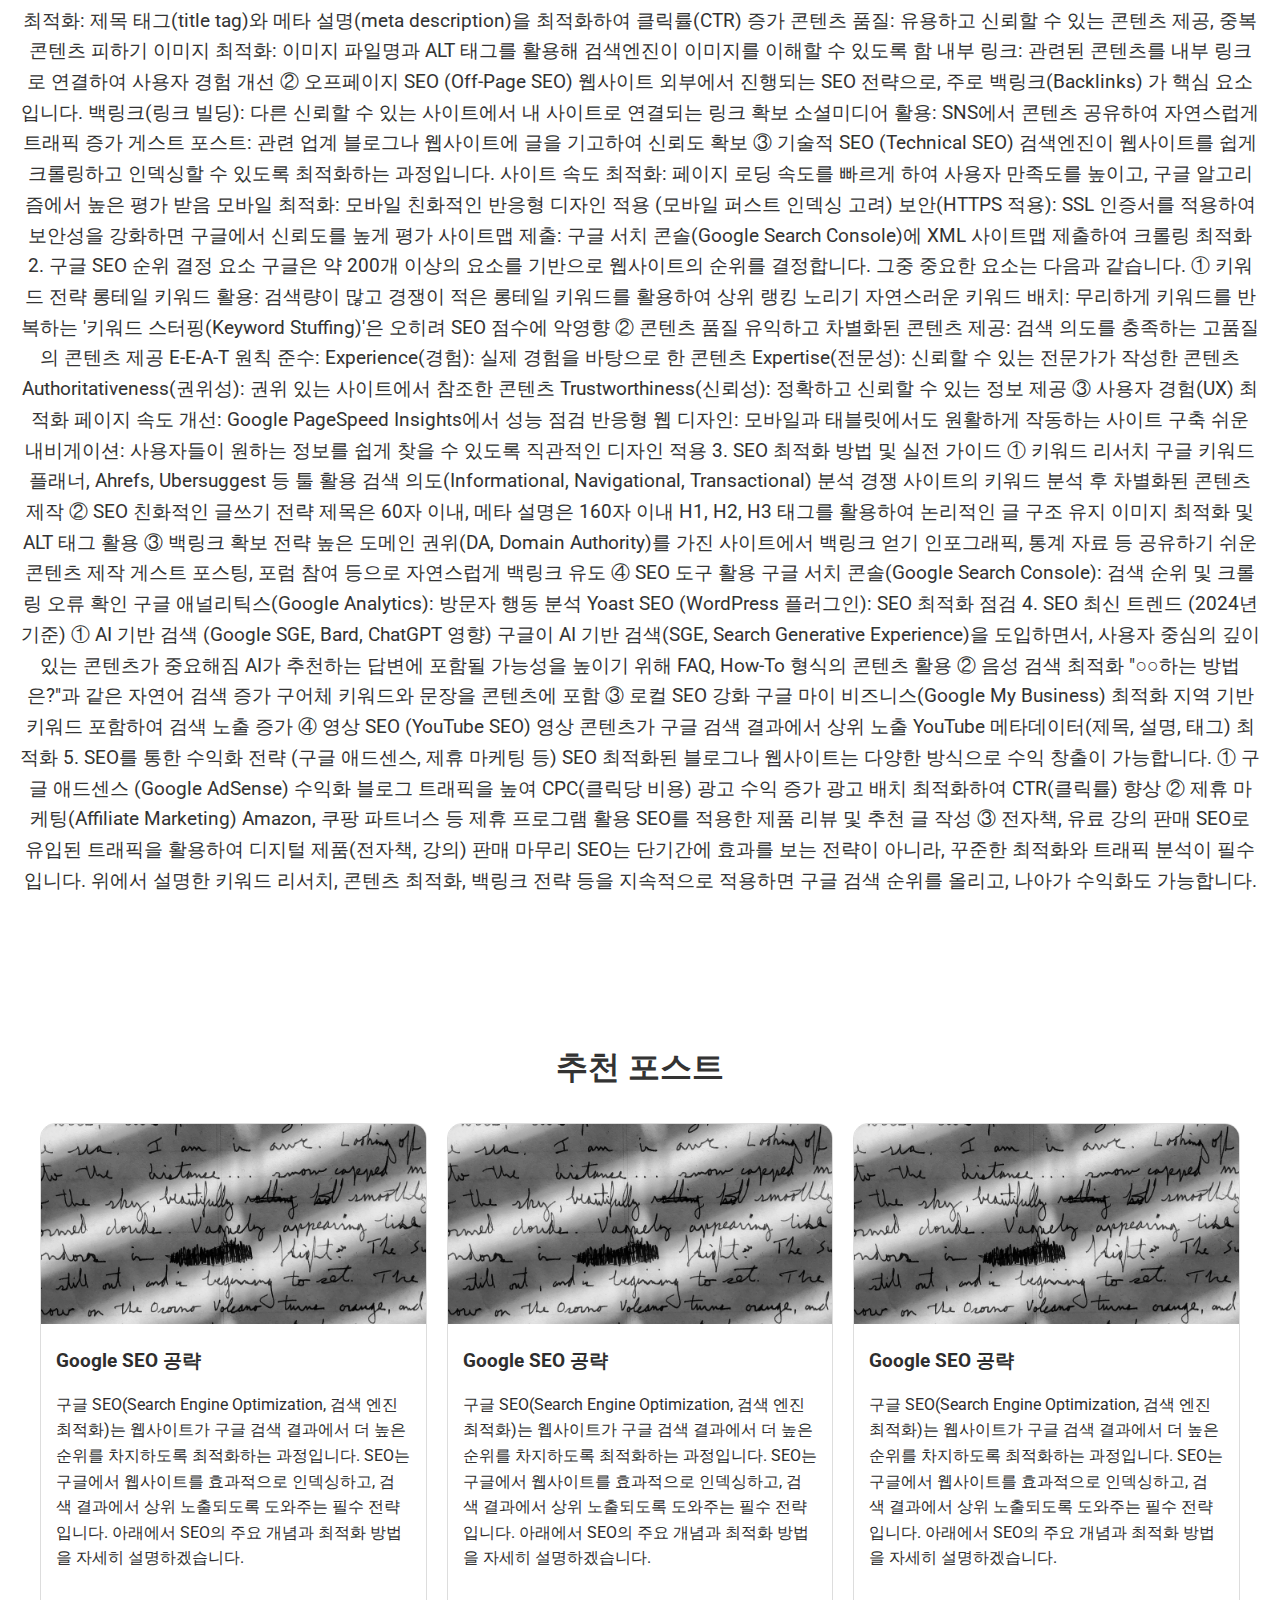
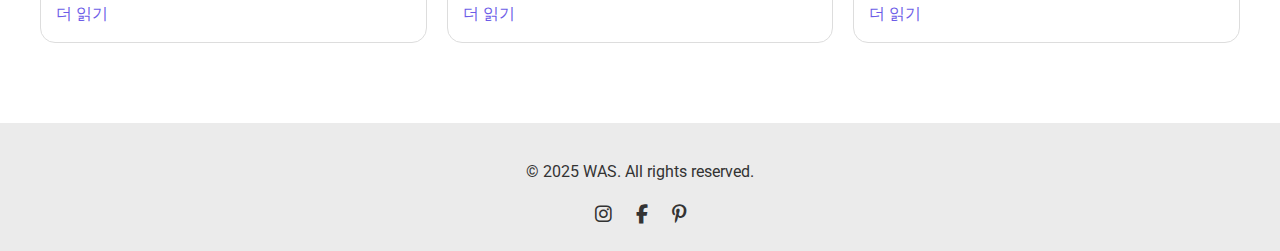
==== commit f5ef89a8: "106" ====
--- a/20250222.html
+++ b/20250222.html
@@ -22,8 +22,9 @@
     <main class="main">
         <section class="posting">
             <h1>구글 SEO 검색 최적화 공략집</h1>
-            <p>최근 로제와 브루노 마스의 콜라보레이션 곡 'APT.'가 큰 인기를 끌며, K-POP과 해외 아티스트의 협업에 대한 관심이 높아지고 있습니다. 이러한 트렌드와 성공 요인, 그리고 앞으로의 전망에 대해 다루는 글을 작성해보세요.</p>
+            <p>구글 SEO(Search Engine Optimization, 검색 엔진 최적화)는 웹사이트가 구글 검색 결과에서 더 높은 순위를 차지하도록 최적화하는 과정입니다. SEO는 구글에서 웹사이트를 효과적으로 인덱싱하고, 검색 결과에서 상위 노출되도록 도와주는 필수 전략입니다. 아래에서 SEO의 주요 개념과 최적화 방법을 자세히 설명하겠습니다.</p>
             <div class="ad"><br><br><br></div>
+            <img src="main03.png" alt="">
             <p>1. SEO의 기본 개념 SEO는 크게 온페이지 SEO, 오프페이지 SEO, 기술적 SEO 세 가지로 나눌 수 있습니다. ① 온페이지 SEO (On-Page SEO) 웹사이트 내부에서 최적화하는 요소들을 의미합니다. 키워드 최적화: 사람들이 자주 검색하는 키워드를 제목, 본문, 메타 태그 등에 자연스럽게 포함 메타 태그 최적화: 제목 태그(title tag)와 메타 설명(meta description)을 최적화하여 클릭률(CTR) 증가 콘텐츠 품질: 유용하고 신뢰할 수 있는 콘텐츠 제공, 중복 콘텐츠 피하기 이미지 최적화: 이미지 파일명과 ALT 태그를 활용해 검색엔진이 이미지를 이해할 수 있도록 함 내부 링크: 관련된 콘텐츠를 내부 링크로 연결하여 사용자 경험 개선 ② 오프페이지 SEO (Off-Page SEO) 웹사이트 외부에서 진행되는 SEO 전략으로, 주로 백링크(Backlinks) 가 핵심 요소입니다. 백링크(링크 빌딩): 다른 신뢰할 수 있는 사이트에서 내 사이트로 연결되는 링크 확보 소셜미디어 활용: SNS에서 콘텐츠 공유하여 자연스럽게 트래픽 증가 게스트 포스트: 관련 업계 블로그나 웹사이트에 글을 기고하여 신뢰도 확보 ③ 기술적 SEO (Technical SEO) 검색엔진이 웹사이트를 쉽게 크롤링하고 인덱싱할 수 있도록 최적화하는 과정입니다. 사이트 속도 최적화: 페이지 로딩 속도를 빠르게 하여 사용자 만족도를 높이고, 구글 알고리즘에서 높은 평가 받음 모바일 최적화: 모바일 친화적인 반응형 디자인 적용 (모바일 퍼스트 인덱싱 고려) 보안(HTTPS 적용): SSL 인증서를 적용하여 보안성을 강화하면 구글에서 신뢰도를 높게 평가 사이트맵 제출: 구글 서치 콘솔(Google Search Console)에 XML 사이트맵 제출하여 크롤링 최적화 2. 구글 SEO 순위 결정 요소 구글은 약 200개 이상의 요소를 기반으로 웹사이트의 순위를 결정합니다. 그중 중요한 요소는 다음과 같습니다. ① 키워드 전략 롱테일 키워드 활용: 검색량이 많고 경쟁이 적은 롱테일 키워드를 활용하여 상위 랭킹 노리기 자연스러운 키워드 배치: 무리하게 키워드를 반복하는 '키워드 스터핑(Keyword Stuffing)'은 오히려 SEO 점수에 악영향 ② 콘텐츠 품질 유익하고 차별화된 콘텐츠 제공: 검색 의도를 충족하는 고품질의 콘텐츠 제공 E-E-A-T 원칙 준수: Experience(경험): 실제 경험을 바탕으로 한 콘텐츠 Expertise(전문성): 신뢰할 수 있는 전문가가 작성한 콘텐츠 Authoritativeness(권위성): 권위 있는 사이트에서 참조한 콘텐츠 Trustworthiness(신뢰성): 정확하고 신뢰할 수 있는 정보 제공 ③ 사용자 경험(UX) 최적화 페이지 속도 개선: Google PageSpeed Insights에서 성능 점검 반응형 웹 디자인: 모바일과 태블릿에서도 원활하게 작동하는 사이트 구축 쉬운 내비게이션: 사용자들이 원하는 정보를 쉽게 찾을 수 있도록 직관적인 디자인 적용 3. SEO 최적화 방법 및 실전 가이드 ① 키워드 리서치 구글 키워드 플래너, Ahrefs, Ubersuggest 등 툴 활용 검색 의도(Informational, Navigational, Transactional) 분석 경쟁 사이트의 키워드 분석 후 차별화된 콘텐츠 제작 ② SEO 친화적인 글쓰기 전략 제목은 60자 이내, 메타 설명은 160자 이내 H1, H2, H3 태그를 활용하여 논리적인 글 구조 유지 이미지 최적화 및 ALT 태그 활용 ③ 백링크 확보 전략 높은 도메인 권위(DA, Domain Authority)를 가진 사이트에서 백링크 얻기 인포그래픽, 통계 자료 등 공유하기 쉬운 콘텐츠 제작 게스트 포스팅, 포럼 참여 등으로 자연스럽게 백링크 유도 ④ SEO 도구 활용 구글 서치 콘솔(Google Search Console): 검색 순위 및 크롤링 오류 확인 구글 애널리틱스(Google Analytics): 방문자 행동 분석 Yoast SEO (WordPress 플러그인): SEO 최적화 점검 4. SEO 최신 트렌드 (2024년 기준) ① AI 기반 검색 (Google SGE, Bard, ChatGPT 영향) 구글이 AI 기반 검색(SGE, Search Generative Experience)을 도입하면서, 사용자 중심의 깊이 있는 콘텐츠가 중요해짐 AI가 추천하는 답변에 포함될 가능성을 높이기 위해 FAQ, How-To 형식의 콘텐츠 활용 ② 음성 검색 최적화 "○○하는 방법은?"과 같은 자연어 검색 증가 구어체 키워드와 문장을 콘텐츠에 포함 ③ 로컬 SEO 강화 구글 마이 비즈니스(Google My Business) 최적화 지역 기반 키워드 포함하여 검색 노출 증가 ④ 영상 SEO (YouTube SEO) 영상 콘텐츠가 구글 검색 결과에서 상위 노출 YouTube 메타데이터(제목, 설명, 태그) 최적화 5. SEO를 통한 수익화 전략 (구글 애드센스, 제휴 마케팅 등) SEO 최적화된 블로그나 웹사이트는 다양한 방식으로 수익 창출이 가능합니다. ① 구글 애드센스 (Google AdSense) 수익화 블로그 트래픽을 높여 CPC(클릭당 비용) 광고 수익 증가 광고 배치 최적화하여 CTR(클릭률) 향상 ② 제휴 마케팅(Affiliate Marketing) Amazon, 쿠팡 파트너스 등 제휴 프로그램 활용 SEO를 적용한 제품 리뷰 및 추천 글 작성 ③ 전자책, 유료 강의 판매 SEO로 유입된 트래픽을 활용하여 디지털 제품(전자책, 강의) 판매 마무리 SEO는 단기간에 효과를 보는 전략이 아니라, 꾸준한 최적화와 트래픽 분석이 필수입니다. 위에서 설명한 키워드 리서치, 콘텐츠 최적화, 백링크 전략 등을 지속적으로 적용하면 구글 검색 순위를 올리고, 나아가 수익화도 가능합니다.
             </p>
 
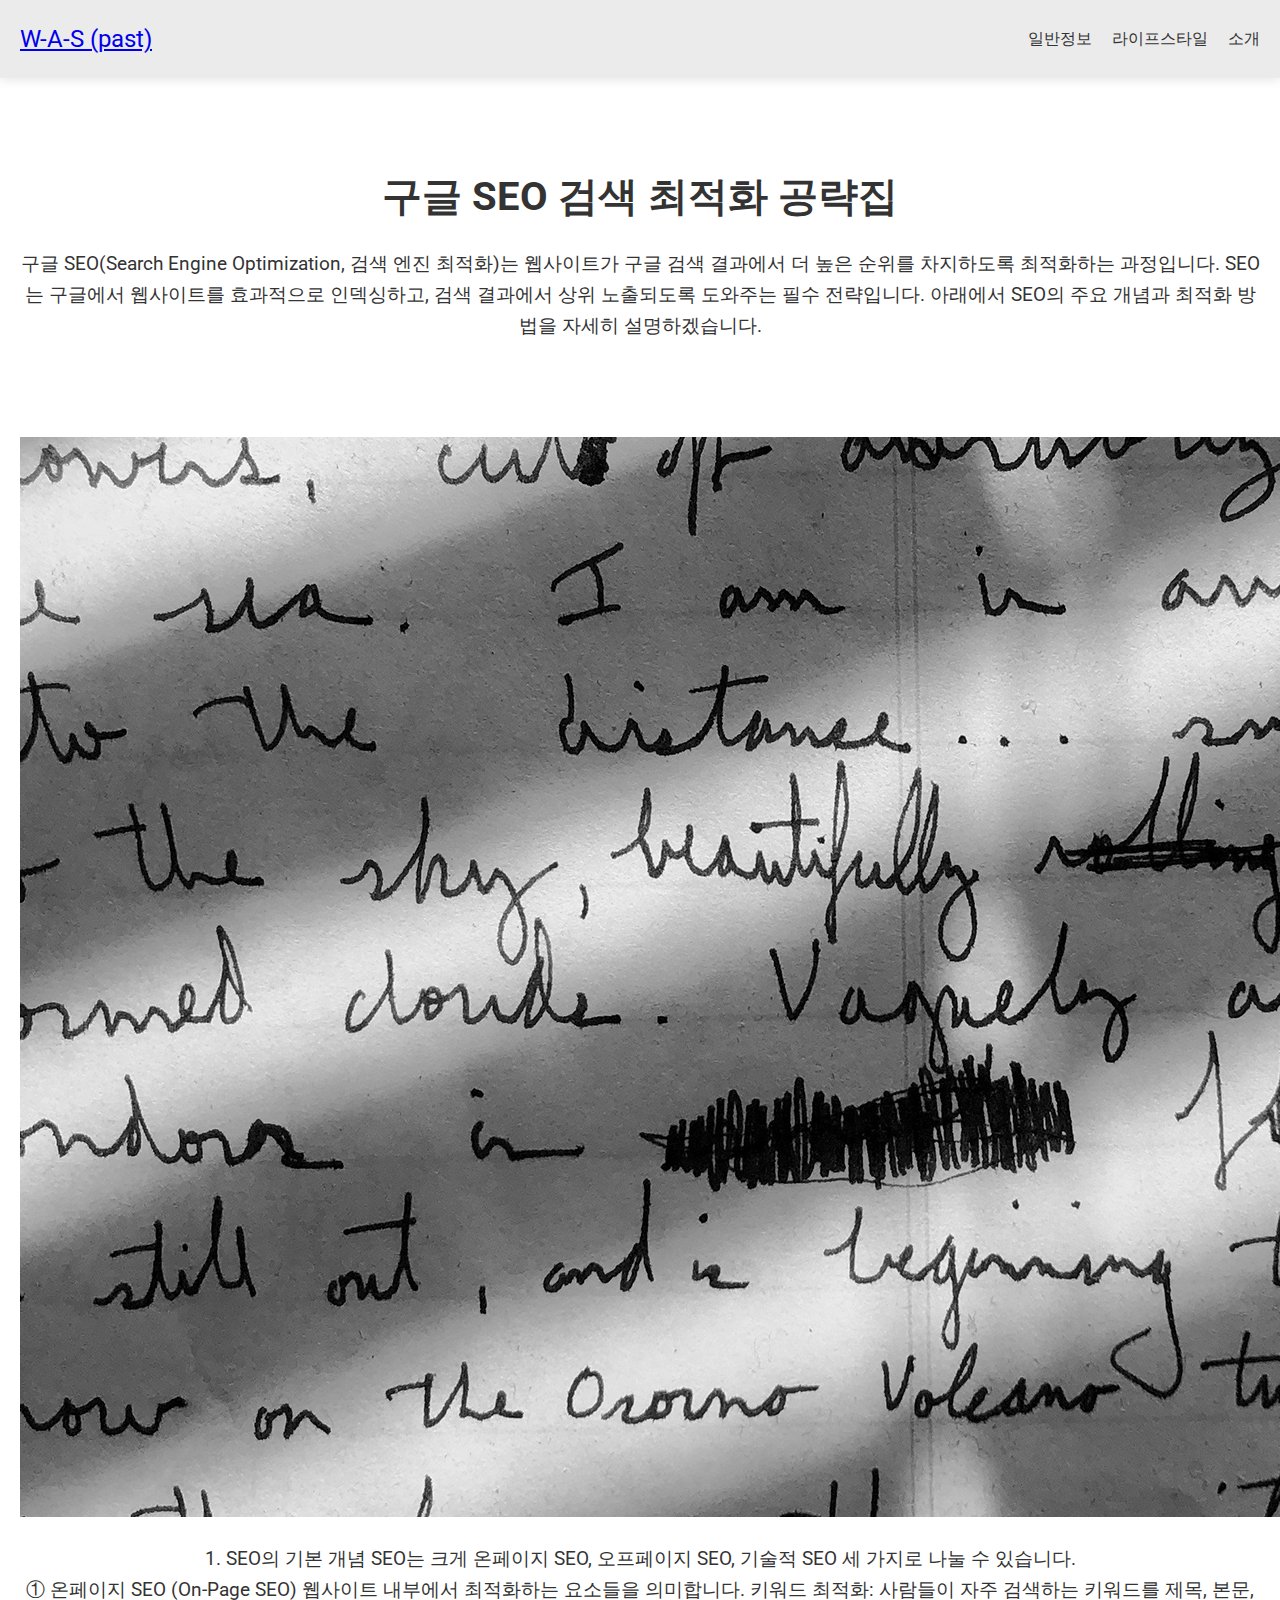
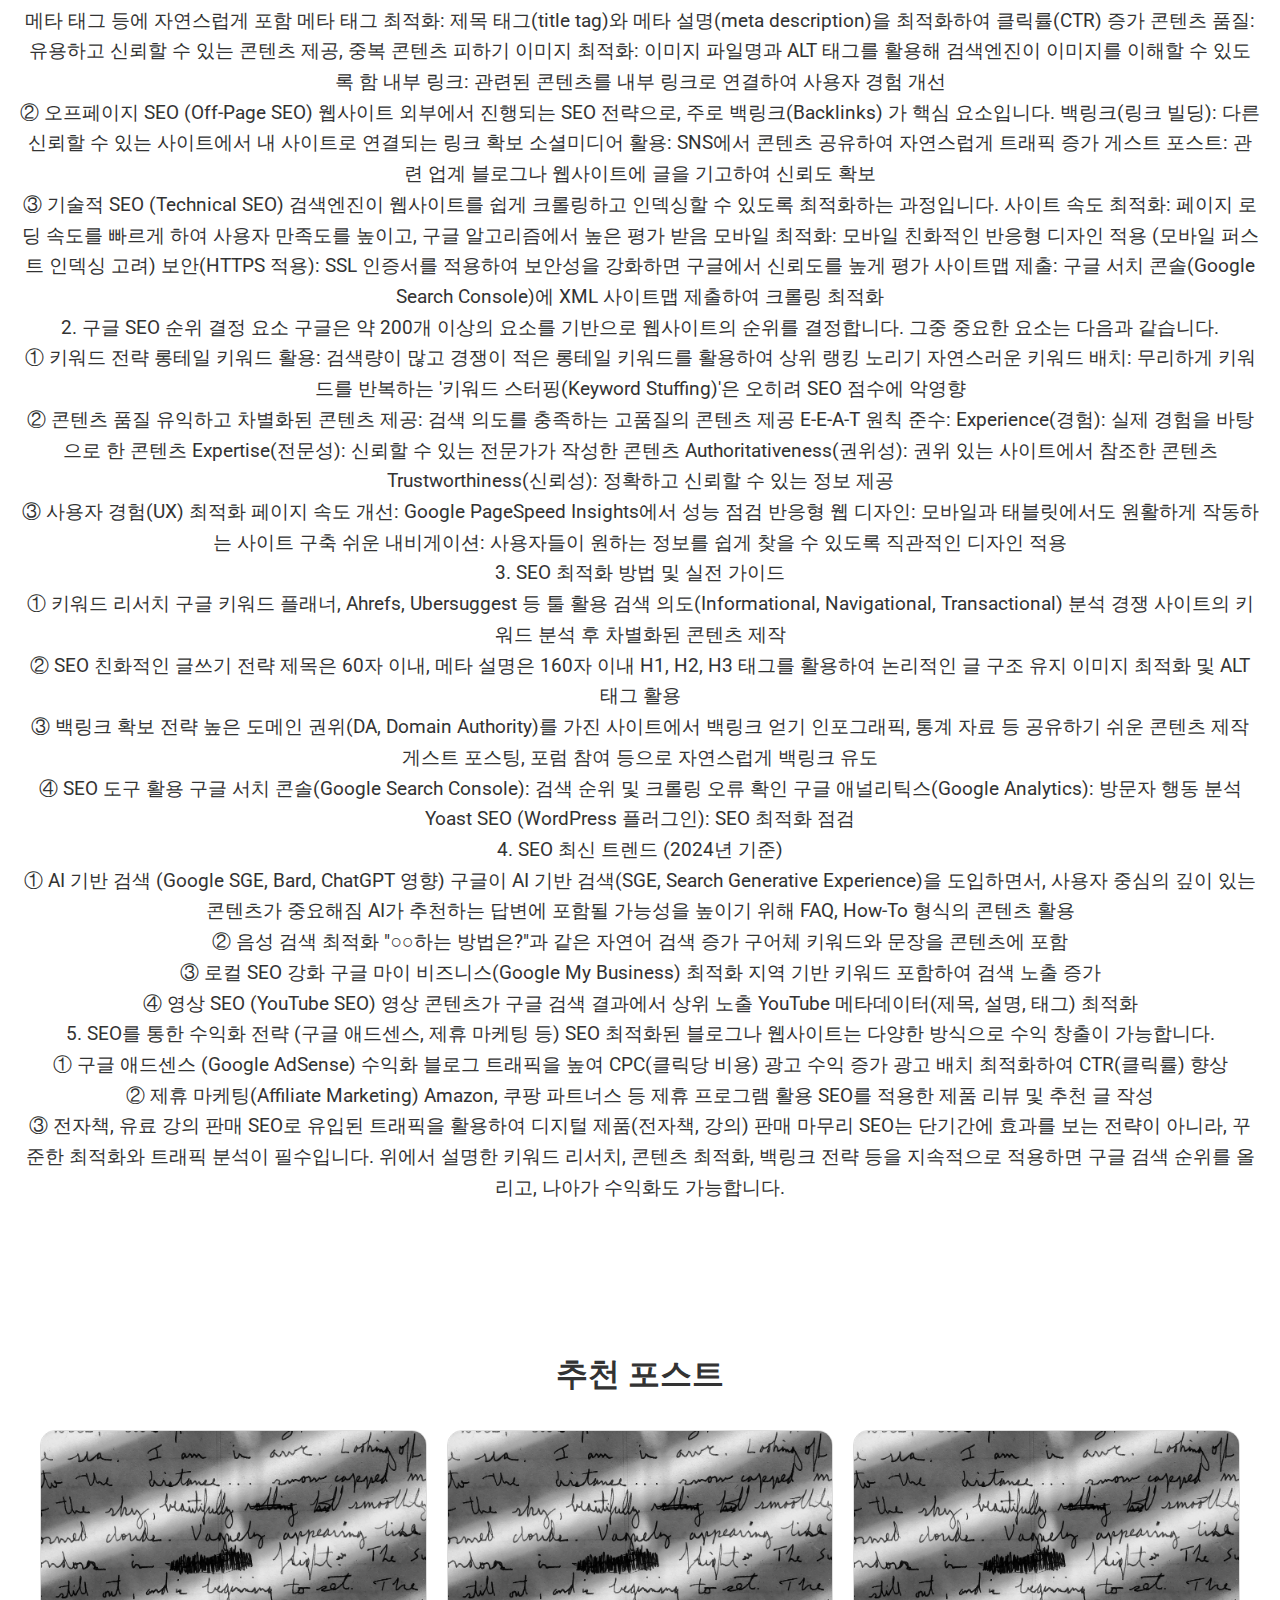
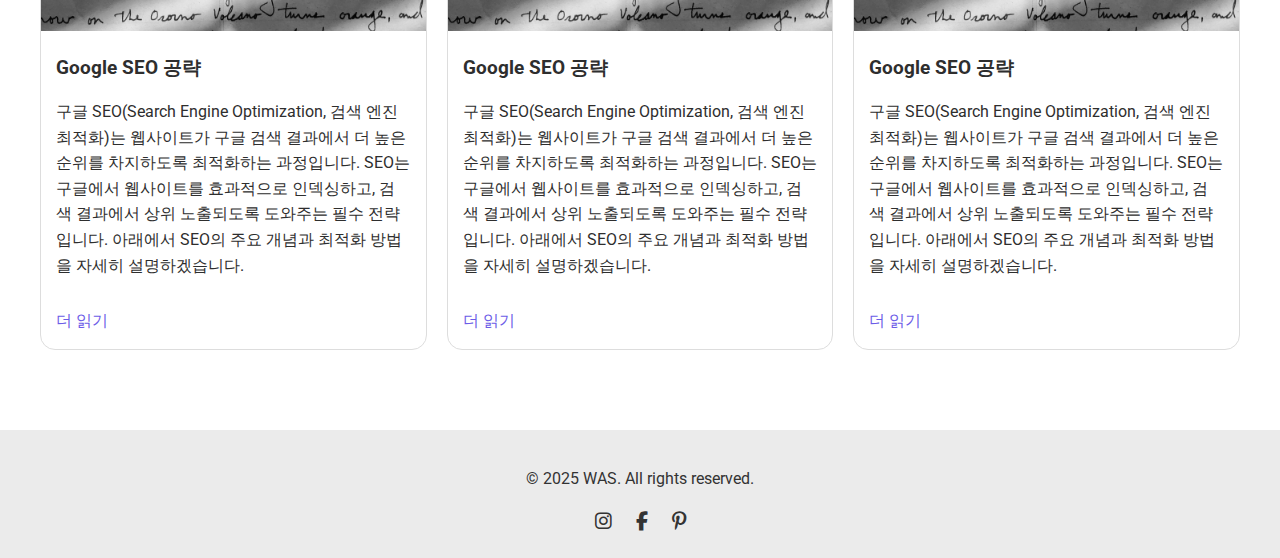
==== commit a8879f90: "108" ====
--- a/20250222.html
+++ b/20250222.html
@@ -4,13 +4,13 @@
     <meta charset="UTF-8">
     <meta name="viewport" content="width=device-width, initial-scale=1.0">
     <meta name="description" content="WAS-였다">
-    <meta name="keywords" content="지식정보 일반정보 알쓸잡 일반적이고 특별하지 않는 슈퍼노멀 정보 블로그 - 였다">
+    <meta name="keywords" content="구글 SEO 검색 최적화 공략집">
     <meta name="author" content="WAS 였다">
     <meta property="og:title" content="WAS 였다 블로그">
     <meta property="og:description" content="WAS-였다">
-    <meta property="og:image" content="/images/og-image.jpg">
-    <meta property="og:url" content="https://www.cosworker.com">
-    <title>WAS-였다</title>
+    <meta property="og:image" content="og-image.jpg">
+    <meta property="og:url" content="https://noextra01.github.io/blog/">
+    <title>구글 SEO 검색 최적화 공략집</title>
     <link rel="stylesheet" href="https://cdnjs.cloudflare.com/ajax/libs/font-awesome/6.4.0/css/all.min.css">
     <link rel="stylesheet" href="https://fonts.googleapis.com/css2?family=Playfair+Display:wght@700&family=Roboto:wght@400;500&display=swap">
     <link rel="stylesheet" href="style.css">
@@ -25,7 +25,7 @@
             <p>구글 SEO(Search Engine Optimization, 검색 엔진 최적화)는 웹사이트가 구글 검색 결과에서 더 높은 순위를 차지하도록 최적화하는 과정입니다. SEO는 구글에서 웹사이트를 효과적으로 인덱싱하고, 검색 결과에서 상위 노출되도록 도와주는 필수 전략입니다. 아래에서 SEO의 주요 개념과 최적화 방법을 자세히 설명하겠습니다.</p>
             <div class="ad"><br><br><br></div>
             <img src="main03.png" alt="">
-            <p>1. SEO의 기본 개념 SEO는 크게 온페이지 SEO, 오프페이지 SEO, 기술적 SEO 세 가지로 나눌 수 있습니다. ① 온페이지 SEO (On-Page SEO) 웹사이트 내부에서 최적화하는 요소들을 의미합니다. 키워드 최적화: 사람들이 자주 검색하는 키워드를 제목, 본문, 메타 태그 등에 자연스럽게 포함 메타 태그 최적화: 제목 태그(title tag)와 메타 설명(meta description)을 최적화하여 클릭률(CTR) 증가 콘텐츠 품질: 유용하고 신뢰할 수 있는 콘텐츠 제공, 중복 콘텐츠 피하기 이미지 최적화: 이미지 파일명과 ALT 태그를 활용해 검색엔진이 이미지를 이해할 수 있도록 함 내부 링크: 관련된 콘텐츠를 내부 링크로 연결하여 사용자 경험 개선 ② 오프페이지 SEO (Off-Page SEO) 웹사이트 외부에서 진행되는 SEO 전략으로, 주로 백링크(Backlinks) 가 핵심 요소입니다. 백링크(링크 빌딩): 다른 신뢰할 수 있는 사이트에서 내 사이트로 연결되는 링크 확보 소셜미디어 활용: SNS에서 콘텐츠 공유하여 자연스럽게 트래픽 증가 게스트 포스트: 관련 업계 블로그나 웹사이트에 글을 기고하여 신뢰도 확보 ③ 기술적 SEO (Technical SEO) 검색엔진이 웹사이트를 쉽게 크롤링하고 인덱싱할 수 있도록 최적화하는 과정입니다. 사이트 속도 최적화: 페이지 로딩 속도를 빠르게 하여 사용자 만족도를 높이고, 구글 알고리즘에서 높은 평가 받음 모바일 최적화: 모바일 친화적인 반응형 디자인 적용 (모바일 퍼스트 인덱싱 고려) 보안(HTTPS 적용): SSL 인증서를 적용하여 보안성을 강화하면 구글에서 신뢰도를 높게 평가 사이트맵 제출: 구글 서치 콘솔(Google Search Console)에 XML 사이트맵 제출하여 크롤링 최적화 2. 구글 SEO 순위 결정 요소 구글은 약 200개 이상의 요소를 기반으로 웹사이트의 순위를 결정합니다. 그중 중요한 요소는 다음과 같습니다. ① 키워드 전략 롱테일 키워드 활용: 검색량이 많고 경쟁이 적은 롱테일 키워드를 활용하여 상위 랭킹 노리기 자연스러운 키워드 배치: 무리하게 키워드를 반복하는 '키워드 스터핑(Keyword Stuffing)'은 오히려 SEO 점수에 악영향 ② 콘텐츠 품질 유익하고 차별화된 콘텐츠 제공: 검색 의도를 충족하는 고품질의 콘텐츠 제공 E-E-A-T 원칙 준수: Experience(경험): 실제 경험을 바탕으로 한 콘텐츠 Expertise(전문성): 신뢰할 수 있는 전문가가 작성한 콘텐츠 Authoritativeness(권위성): 권위 있는 사이트에서 참조한 콘텐츠 Trustworthiness(신뢰성): 정확하고 신뢰할 수 있는 정보 제공 ③ 사용자 경험(UX) 최적화 페이지 속도 개선: Google PageSpeed Insights에서 성능 점검 반응형 웹 디자인: 모바일과 태블릿에서도 원활하게 작동하는 사이트 구축 쉬운 내비게이션: 사용자들이 원하는 정보를 쉽게 찾을 수 있도록 직관적인 디자인 적용 3. SEO 최적화 방법 및 실전 가이드 ① 키워드 리서치 구글 키워드 플래너, Ahrefs, Ubersuggest 등 툴 활용 검색 의도(Informational, Navigational, Transactional) 분석 경쟁 사이트의 키워드 분석 후 차별화된 콘텐츠 제작 ② SEO 친화적인 글쓰기 전략 제목은 60자 이내, 메타 설명은 160자 이내 H1, H2, H3 태그를 활용하여 논리적인 글 구조 유지 이미지 최적화 및 ALT 태그 활용 ③ 백링크 확보 전략 높은 도메인 권위(DA, Domain Authority)를 가진 사이트에서 백링크 얻기 인포그래픽, 통계 자료 등 공유하기 쉬운 콘텐츠 제작 게스트 포스팅, 포럼 참여 등으로 자연스럽게 백링크 유도 ④ SEO 도구 활용 구글 서치 콘솔(Google Search Console): 검색 순위 및 크롤링 오류 확인 구글 애널리틱스(Google Analytics): 방문자 행동 분석 Yoast SEO (WordPress 플러그인): SEO 최적화 점검 4. SEO 최신 트렌드 (2024년 기준) ① AI 기반 검색 (Google SGE, Bard, ChatGPT 영향) 구글이 AI 기반 검색(SGE, Search Generative Experience)을 도입하면서, 사용자 중심의 깊이 있는 콘텐츠가 중요해짐 AI가 추천하는 답변에 포함될 가능성을 높이기 위해 FAQ, How-To 형식의 콘텐츠 활용 ② 음성 검색 최적화 "○○하는 방법은?"과 같은 자연어 검색 증가 구어체 키워드와 문장을 콘텐츠에 포함 ③ 로컬 SEO 강화 구글 마이 비즈니스(Google My Business) 최적화 지역 기반 키워드 포함하여 검색 노출 증가 ④ 영상 SEO (YouTube SEO) 영상 콘텐츠가 구글 검색 결과에서 상위 노출 YouTube 메타데이터(제목, 설명, 태그) 최적화 5. SEO를 통한 수익화 전략 (구글 애드센스, 제휴 마케팅 등) SEO 최적화된 블로그나 웹사이트는 다양한 방식으로 수익 창출이 가능합니다. ① 구글 애드센스 (Google AdSense) 수익화 블로그 트래픽을 높여 CPC(클릭당 비용) 광고 수익 증가 광고 배치 최적화하여 CTR(클릭률) 향상 ② 제휴 마케팅(Affiliate Marketing) Amazon, 쿠팡 파트너스 등 제휴 프로그램 활용 SEO를 적용한 제품 리뷰 및 추천 글 작성 ③ 전자책, 유료 강의 판매 SEO로 유입된 트래픽을 활용하여 디지털 제품(전자책, 강의) 판매 마무리 SEO는 단기간에 효과를 보는 전략이 아니라, 꾸준한 최적화와 트래픽 분석이 필수입니다. 위에서 설명한 키워드 리서치, 콘텐츠 최적화, 백링크 전략 등을 지속적으로 적용하면 구글 검색 순위를 올리고, 나아가 수익화도 가능합니다.
+            <p>1. SEO의 기본 개념 SEO는 크게 온페이지 SEO, 오프페이지 SEO, 기술적 SEO 세 가지로 나눌 수 있습니다.<br> ① 온페이지 SEO (On-Page SEO) 웹사이트 내부에서 최적화하는 요소들을 의미합니다. 키워드 최적화: 사람들이 자주 검색하는 키워드를 제목, 본문, 메타 태그 등에 자연스럽게 포함 메타 태그 최적화: 제목 태그(title tag)와 메타 설명(meta description)을 최적화하여 클릭률(CTR) 증가 콘텐츠 품질: 유용하고 신뢰할 수 있는 콘텐츠 제공, 중복 콘텐츠 피하기 이미지 최적화: 이미지 파일명과 ALT 태그를 활용해 검색엔진이 이미지를 이해할 수 있도록 함 내부 링크: 관련된 콘텐츠를 내부 링크로 연결하여 사용자 경험 개선 <br>② 오프페이지 SEO (Off-Page SEO) 웹사이트 외부에서 진행되는 SEO 전략으로, 주로 백링크(Backlinks) 가 핵심 요소입니다. 백링크(링크 빌딩): 다른 신뢰할 수 있는 사이트에서 내 사이트로 연결되는 링크 확보 소셜미디어 활용: SNS에서 콘텐츠 공유하여 자연스럽게 트래픽 증가 게스트 포스트: 관련 업계 블로그나 웹사이트에 글을 기고하여 신뢰도 확보 <br>③ 기술적 SEO (Technical SEO) 검색엔진이 웹사이트를 쉽게 크롤링하고 인덱싱할 수 있도록 최적화하는 과정입니다. 사이트 속도 최적화: 페이지 로딩 속도를 빠르게 하여 사용자 만족도를 높이고, 구글 알고리즘에서 높은 평가 받음 모바일 최적화: 모바일 친화적인 반응형 디자인 적용 (모바일 퍼스트 인덱싱 고려) 보안(HTTPS 적용): SSL 인증서를 적용하여 보안성을 강화하면 구글에서 신뢰도를 높게 평가 사이트맵 제출: 구글 서치 콘솔(Google Search Console)에 XML 사이트맵 제출하여 크롤링 최적화<br> 2. 구글 SEO 순위 결정 요소 구글은 약 200개 이상의 요소를 기반으로 웹사이트의 순위를 결정합니다. 그중 중요한 요소는 다음과 같습니다. <br>① 키워드 전략 롱테일 키워드 활용: 검색량이 많고 경쟁이 적은 롱테일 키워드를 활용하여 상위 랭킹 노리기 자연스러운 키워드 배치: 무리하게 키워드를 반복하는 '키워드 스터핑(Keyword Stuffing)'은 오히려 SEO 점수에 악영향 <br>② 콘텐츠 품질 유익하고 차별화된 콘텐츠 제공: 검색 의도를 충족하는 고품질의 콘텐츠 제공 E-E-A-T 원칙 준수: Experience(경험): 실제 경험을 바탕으로 한 콘텐츠 Expertise(전문성): 신뢰할 수 있는 전문가가 작성한 콘텐츠 Authoritativeness(권위성): 권위 있는 사이트에서 참조한 콘텐츠 Trustworthiness(신뢰성): 정확하고 신뢰할 수 있는 정보 제공 <br>③ 사용자 경험(UX) 최적화 페이지 속도 개선: Google PageSpeed Insights에서 성능 점검 반응형 웹 디자인: 모바일과 태블릿에서도 원활하게 작동하는 사이트 구축 쉬운 내비게이션: 사용자들이 원하는 정보를 쉽게 찾을 수 있도록 직관적인 디자인 적용 <br>3. SEO 최적화 방법 및 실전 가이드 <br>① 키워드 리서치 구글 키워드 플래너, Ahrefs, Ubersuggest 등 툴 활용 검색 의도(Informational, Navigational, Transactional) 분석 경쟁 사이트의 키워드 분석 후 차별화된 콘텐츠 제작 <br>② SEO 친화적인 글쓰기 전략 제목은 60자 이내, 메타 설명은 160자 이내 H1, H2, H3 태그를 활용하여 논리적인 글 구조 유지 이미지 최적화 및 ALT 태그 활용<br> ③ 백링크 확보 전략 높은 도메인 권위(DA, Domain Authority)를 가진 사이트에서 백링크 얻기 인포그래픽, 통계 자료 등 공유하기 쉬운 콘텐츠 제작 게스트 포스팅, 포럼 참여 등으로 자연스럽게 백링크 유도 <br>④ SEO 도구 활용 구글 서치 콘솔(Google Search Console): 검색 순위 및 크롤링 오류 확인 구글 애널리틱스(Google Analytics): 방문자 행동 분석 Yoast SEO (WordPress 플러그인): SEO 최적화 점검 <br>4. SEO 최신 트렌드 (2024년 기준) <br>① AI 기반 검색 (Google SGE, Bard, ChatGPT 영향) 구글이 AI 기반 검색(SGE, Search Generative Experience)을 도입하면서, 사용자 중심의 깊이 있는 콘텐츠가 중요해짐 AI가 추천하는 답변에 포함될 가능성을 높이기 위해 FAQ, How-To 형식의 콘텐츠 활용 <br>② 음성 검색 최적화 "○○하는 방법은?"과 같은 자연어 검색 증가 구어체 키워드와 문장을 콘텐츠에 포함 <br>③ 로컬 SEO 강화 구글 마이 비즈니스(Google My Business) 최적화 지역 기반 키워드 포함하여 검색 노출 증가 <br>④ 영상 SEO (YouTube SEO) 영상 콘텐츠가 구글 검색 결과에서 상위 노출 YouTube 메타데이터(제목, 설명, 태그) 최적화 <br>5. SEO를 통한 수익화 전략 (구글 애드센스, 제휴 마케팅 등) SEO 최적화된 블로그나 웹사이트는 다양한 방식으로 수익 창출이 가능합니다. <br>① 구글 애드센스 (Google AdSense) 수익화 블로그 트래픽을 높여 CPC(클릭당 비용) 광고 수익 증가 광고 배치 최적화하여 CTR(클릭률) 향상 <br>② 제휴 마케팅(Affiliate Marketing) Amazon, 쿠팡 파트너스 등 제휴 프로그램 활용 SEO를 적용한 제품 리뷰 및 추천 글 작성 <br>③ 전자책, 유료 강의 판매 SEO로 유입된 트래픽을 활용하여 디지털 제품(전자책, 강의) 판매 마무리 SEO는 단기간에 효과를 보는 전략이 아니라, 꾸준한 최적화와 트래픽 분석이 필수입니다. 위에서 설명한 키워드 리서치, 콘텐츠 최적화, 백링크 전략 등을 지속적으로 적용하면 구글 검색 순위를 올리고, 나아가 수익화도 가능합니다.
             </p>
 
         </section>
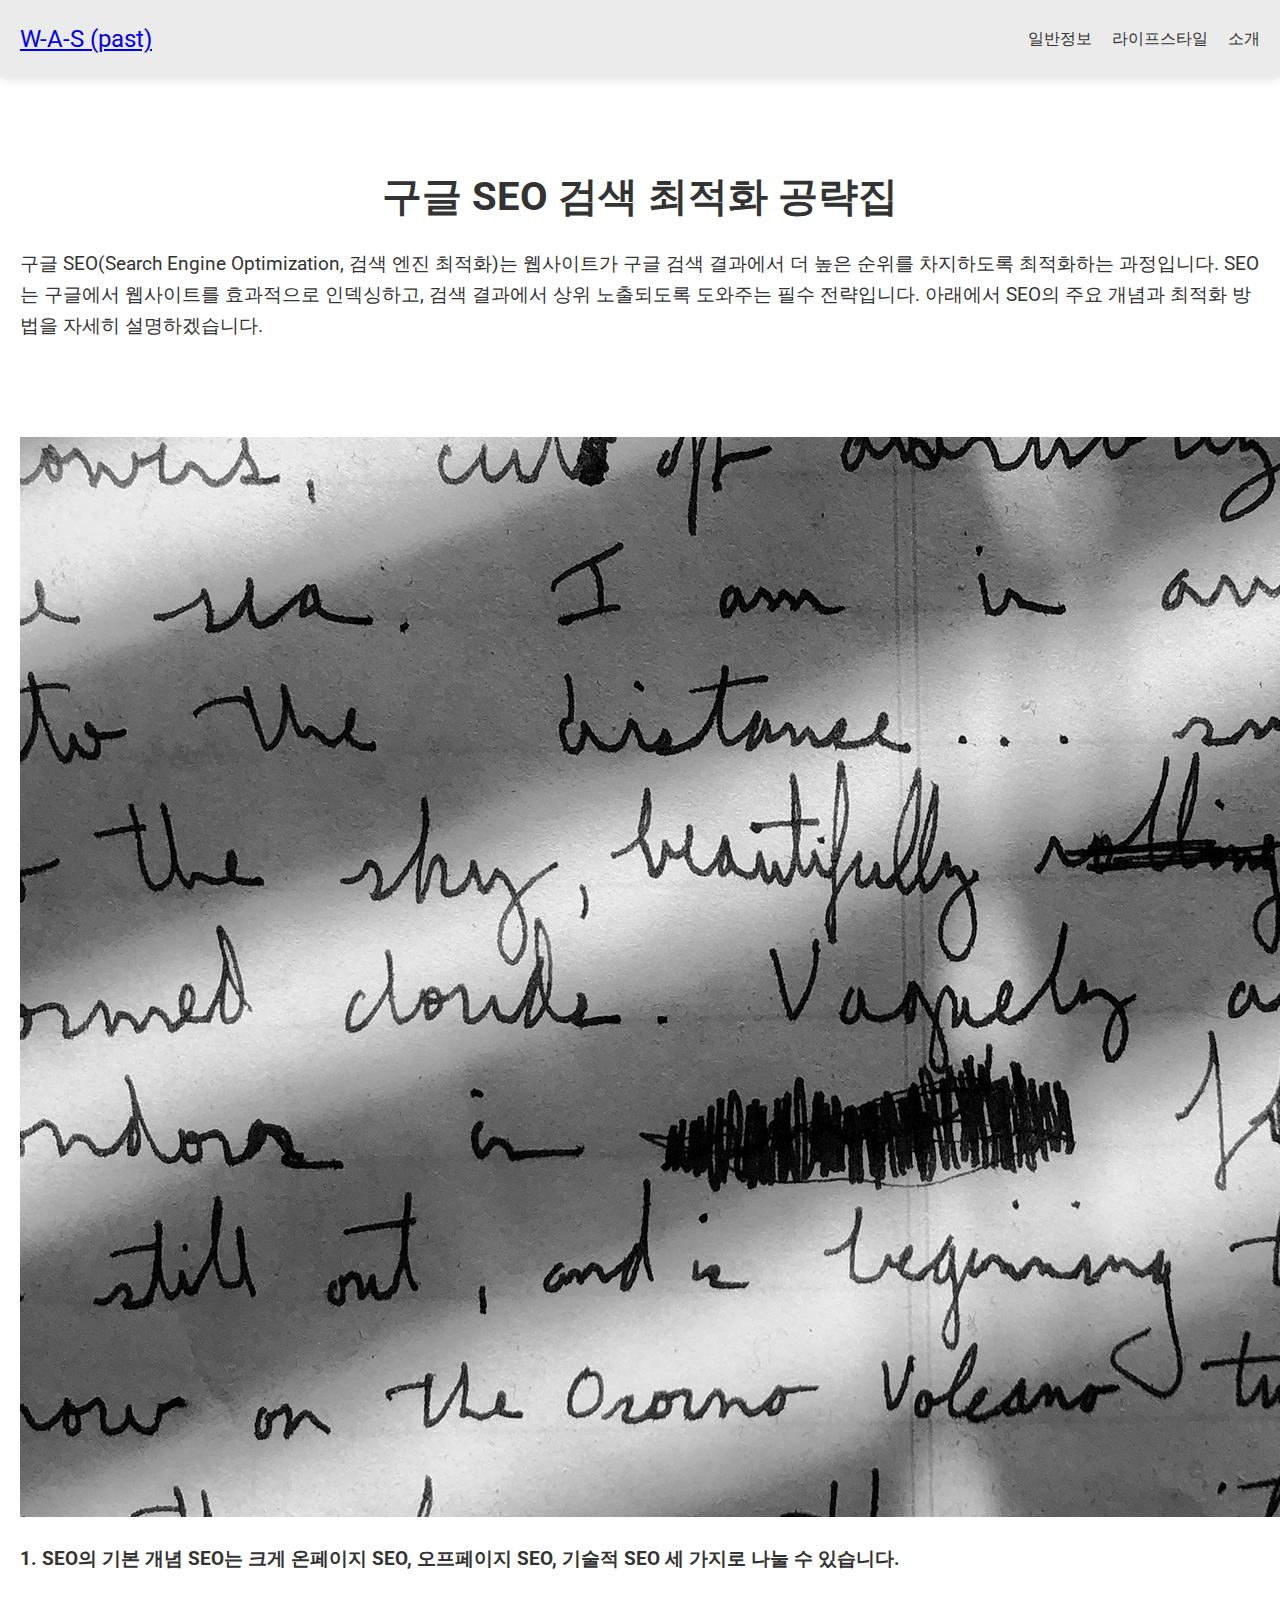
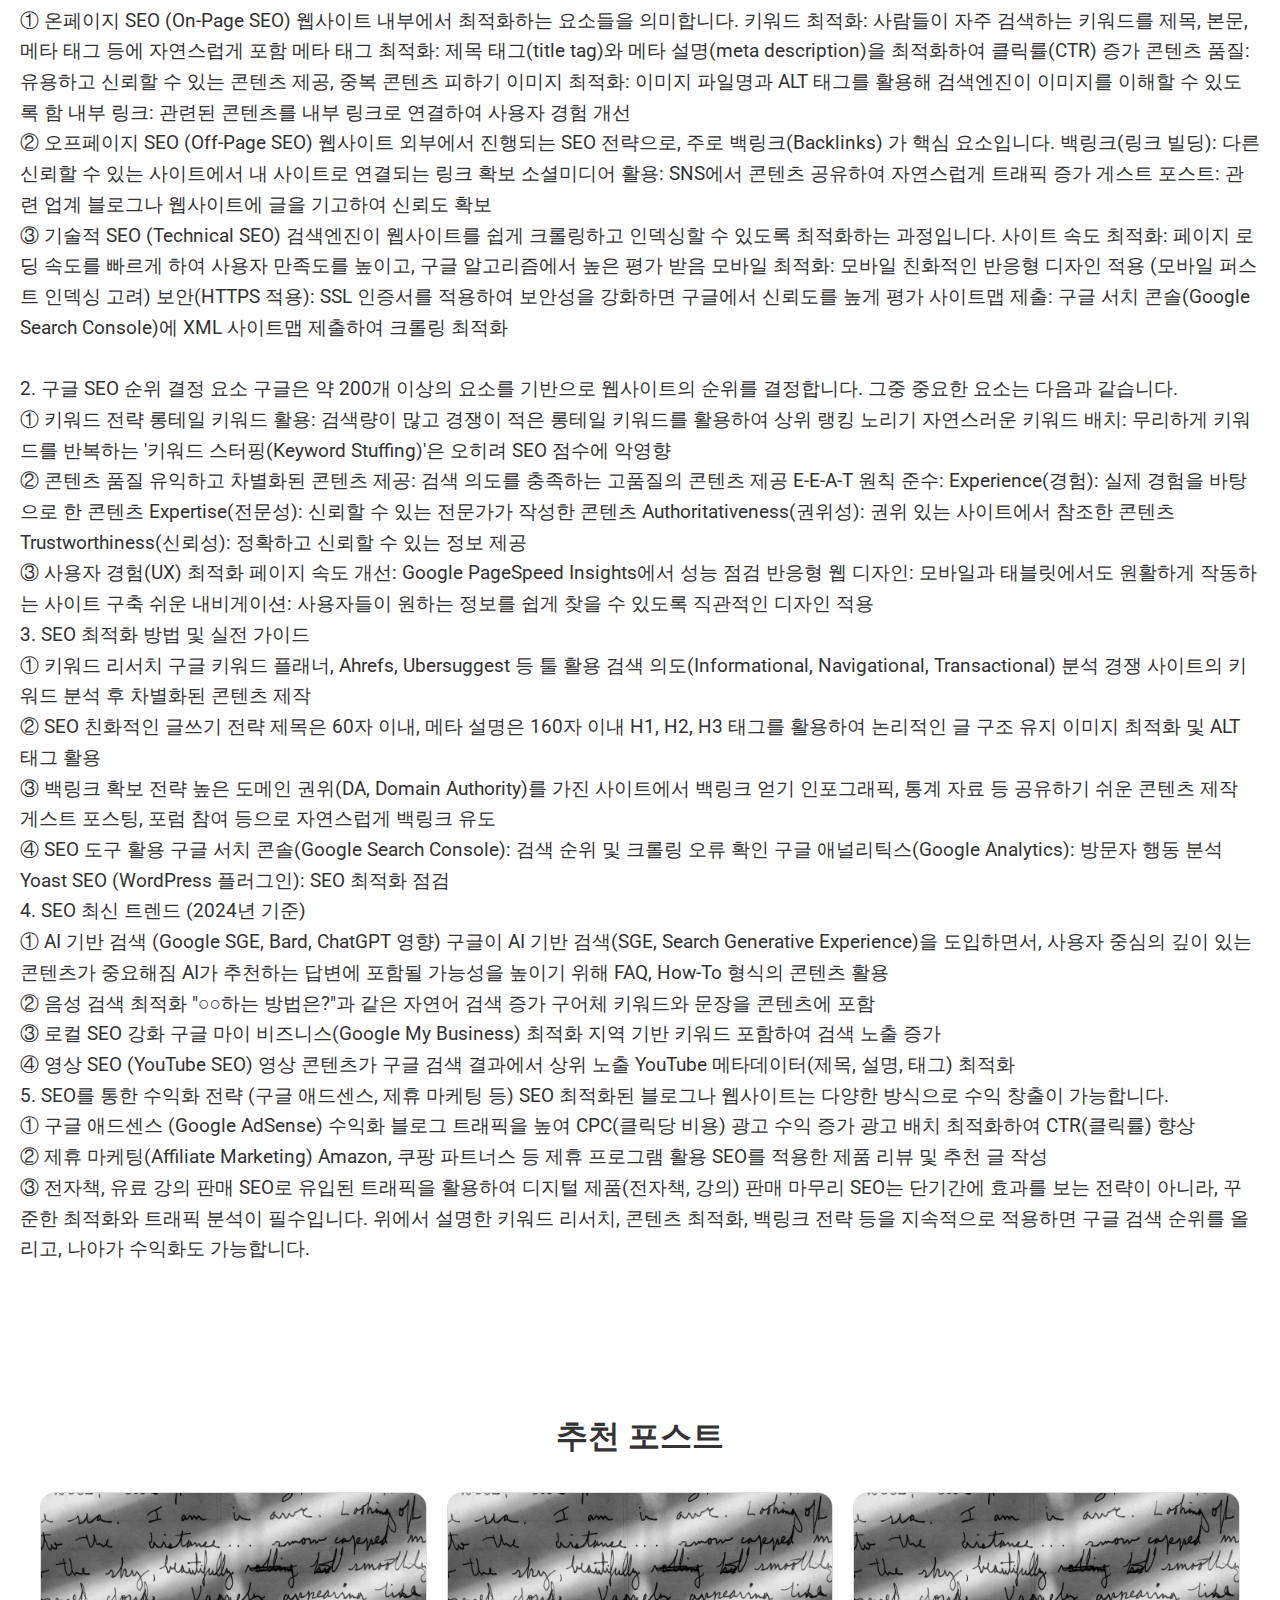
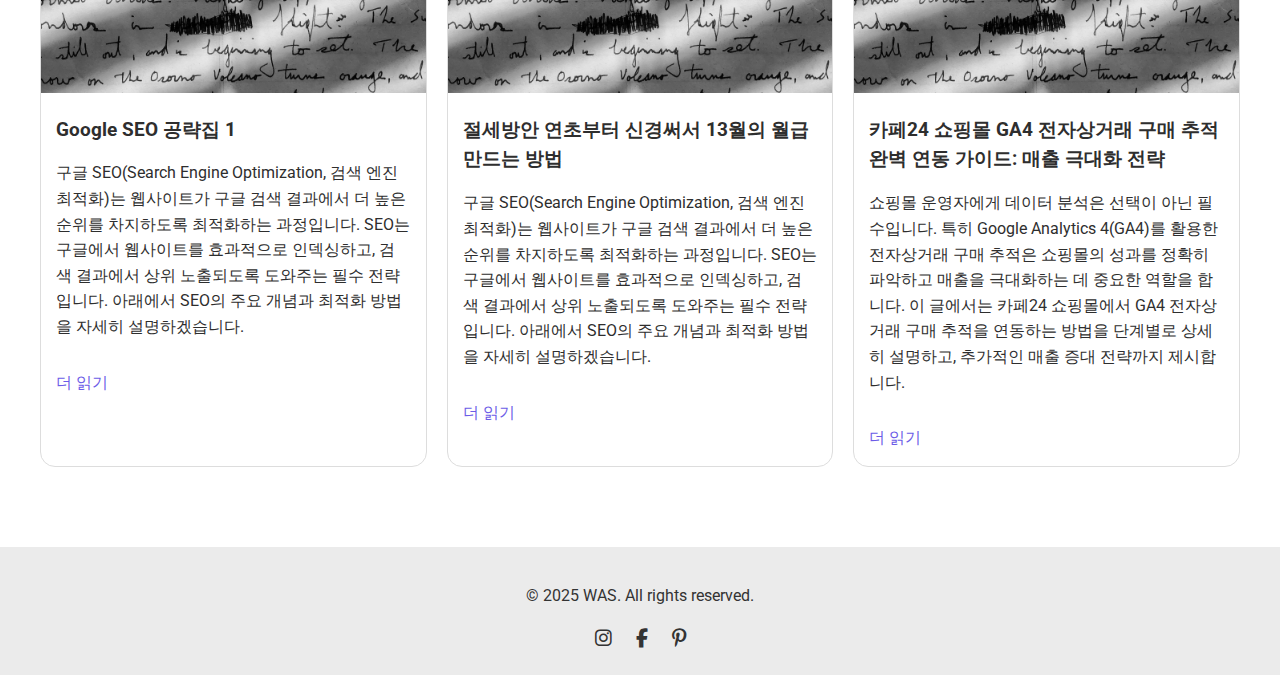
==== commit b6306dfb: "110" ====
--- a/20250222.html
+++ b/20250222.html
@@ -25,7 +25,7 @@
             <p>구글 SEO(Search Engine Optimization, 검색 엔진 최적화)는 웹사이트가 구글 검색 결과에서 더 높은 순위를 차지하도록 최적화하는 과정입니다. SEO는 구글에서 웹사이트를 효과적으로 인덱싱하고, 검색 결과에서 상위 노출되도록 도와주는 필수 전략입니다. 아래에서 SEO의 주요 개념과 최적화 방법을 자세히 설명하겠습니다.</p>
             <div class="ad"><br><br><br></div>
             <img src="main03.png" alt="">
-            <p>1. SEO의 기본 개념 SEO는 크게 온페이지 SEO, 오프페이지 SEO, 기술적 SEO 세 가지로 나눌 수 있습니다.<br> ① 온페이지 SEO (On-Page SEO) 웹사이트 내부에서 최적화하는 요소들을 의미합니다. 키워드 최적화: 사람들이 자주 검색하는 키워드를 제목, 본문, 메타 태그 등에 자연스럽게 포함 메타 태그 최적화: 제목 태그(title tag)와 메타 설명(meta description)을 최적화하여 클릭률(CTR) 증가 콘텐츠 품질: 유용하고 신뢰할 수 있는 콘텐츠 제공, 중복 콘텐츠 피하기 이미지 최적화: 이미지 파일명과 ALT 태그를 활용해 검색엔진이 이미지를 이해할 수 있도록 함 내부 링크: 관련된 콘텐츠를 내부 링크로 연결하여 사용자 경험 개선 <br>② 오프페이지 SEO (Off-Page SEO) 웹사이트 외부에서 진행되는 SEO 전략으로, 주로 백링크(Backlinks) 가 핵심 요소입니다. 백링크(링크 빌딩): 다른 신뢰할 수 있는 사이트에서 내 사이트로 연결되는 링크 확보 소셜미디어 활용: SNS에서 콘텐츠 공유하여 자연스럽게 트래픽 증가 게스트 포스트: 관련 업계 블로그나 웹사이트에 글을 기고하여 신뢰도 확보 <br>③ 기술적 SEO (Technical SEO) 검색엔진이 웹사이트를 쉽게 크롤링하고 인덱싱할 수 있도록 최적화하는 과정입니다. 사이트 속도 최적화: 페이지 로딩 속도를 빠르게 하여 사용자 만족도를 높이고, 구글 알고리즘에서 높은 평가 받음 모바일 최적화: 모바일 친화적인 반응형 디자인 적용 (모바일 퍼스트 인덱싱 고려) 보안(HTTPS 적용): SSL 인증서를 적용하여 보안성을 강화하면 구글에서 신뢰도를 높게 평가 사이트맵 제출: 구글 서치 콘솔(Google Search Console)에 XML 사이트맵 제출하여 크롤링 최적화<br> 2. 구글 SEO 순위 결정 요소 구글은 약 200개 이상의 요소를 기반으로 웹사이트의 순위를 결정합니다. 그중 중요한 요소는 다음과 같습니다. <br>① 키워드 전략 롱테일 키워드 활용: 검색량이 많고 경쟁이 적은 롱테일 키워드를 활용하여 상위 랭킹 노리기 자연스러운 키워드 배치: 무리하게 키워드를 반복하는 '키워드 스터핑(Keyword Stuffing)'은 오히려 SEO 점수에 악영향 <br>② 콘텐츠 품질 유익하고 차별화된 콘텐츠 제공: 검색 의도를 충족하는 고품질의 콘텐츠 제공 E-E-A-T 원칙 준수: Experience(경험): 실제 경험을 바탕으로 한 콘텐츠 Expertise(전문성): 신뢰할 수 있는 전문가가 작성한 콘텐츠 Authoritativeness(권위성): 권위 있는 사이트에서 참조한 콘텐츠 Trustworthiness(신뢰성): 정확하고 신뢰할 수 있는 정보 제공 <br>③ 사용자 경험(UX) 최적화 페이지 속도 개선: Google PageSpeed Insights에서 성능 점검 반응형 웹 디자인: 모바일과 태블릿에서도 원활하게 작동하는 사이트 구축 쉬운 내비게이션: 사용자들이 원하는 정보를 쉽게 찾을 수 있도록 직관적인 디자인 적용 <br>3. SEO 최적화 방법 및 실전 가이드 <br>① 키워드 리서치 구글 키워드 플래너, Ahrefs, Ubersuggest 등 툴 활용 검색 의도(Informational, Navigational, Transactional) 분석 경쟁 사이트의 키워드 분석 후 차별화된 콘텐츠 제작 <br>② SEO 친화적인 글쓰기 전략 제목은 60자 이내, 메타 설명은 160자 이내 H1, H2, H3 태그를 활용하여 논리적인 글 구조 유지 이미지 최적화 및 ALT 태그 활용<br> ③ 백링크 확보 전략 높은 도메인 권위(DA, Domain Authority)를 가진 사이트에서 백링크 얻기 인포그래픽, 통계 자료 등 공유하기 쉬운 콘텐츠 제작 게스트 포스팅, 포럼 참여 등으로 자연스럽게 백링크 유도 <br>④ SEO 도구 활용 구글 서치 콘솔(Google Search Console): 검색 순위 및 크롤링 오류 확인 구글 애널리틱스(Google Analytics): 방문자 행동 분석 Yoast SEO (WordPress 플러그인): SEO 최적화 점검 <br>4. SEO 최신 트렌드 (2024년 기준) <br>① AI 기반 검색 (Google SGE, Bard, ChatGPT 영향) 구글이 AI 기반 검색(SGE, Search Generative Experience)을 도입하면서, 사용자 중심의 깊이 있는 콘텐츠가 중요해짐 AI가 추천하는 답변에 포함될 가능성을 높이기 위해 FAQ, How-To 형식의 콘텐츠 활용 <br>② 음성 검색 최적화 "○○하는 방법은?"과 같은 자연어 검색 증가 구어체 키워드와 문장을 콘텐츠에 포함 <br>③ 로컬 SEO 강화 구글 마이 비즈니스(Google My Business) 최적화 지역 기반 키워드 포함하여 검색 노출 증가 <br>④ 영상 SEO (YouTube SEO) 영상 콘텐츠가 구글 검색 결과에서 상위 노출 YouTube 메타데이터(제목, 설명, 태그) 최적화 <br>5. SEO를 통한 수익화 전략 (구글 애드센스, 제휴 마케팅 등) SEO 최적화된 블로그나 웹사이트는 다양한 방식으로 수익 창출이 가능합니다. <br>① 구글 애드센스 (Google AdSense) 수익화 블로그 트래픽을 높여 CPC(클릭당 비용) 광고 수익 증가 광고 배치 최적화하여 CTR(클릭률) 향상 <br>② 제휴 마케팅(Affiliate Marketing) Amazon, 쿠팡 파트너스 등 제휴 프로그램 활용 SEO를 적용한 제품 리뷰 및 추천 글 작성 <br>③ 전자책, 유료 강의 판매 SEO로 유입된 트래픽을 활용하여 디지털 제품(전자책, 강의) 판매 마무리 SEO는 단기간에 효과를 보는 전략이 아니라, 꾸준한 최적화와 트래픽 분석이 필수입니다. 위에서 설명한 키워드 리서치, 콘텐츠 최적화, 백링크 전략 등을 지속적으로 적용하면 구글 검색 순위를 올리고, 나아가 수익화도 가능합니다.
+            <p><b>1. SEO의 기본 개념 SEO는 크게 온페이지 SEO, 오프페이지 SEO, 기술적 SEO 세 가지로 나눌 수 있습니다.</b><br><br> ① 온페이지 SEO (On-Page SEO) 웹사이트 내부에서 최적화하는 요소들을 의미합니다. 키워드 최적화: 사람들이 자주 검색하는 키워드를 제목, 본문, 메타 태그 등에 자연스럽게 포함 메타 태그 최적화: 제목 태그(title tag)와 메타 설명(meta description)을 최적화하여 클릭률(CTR) 증가 콘텐츠 품질: 유용하고 신뢰할 수 있는 콘텐츠 제공, 중복 콘텐츠 피하기 이미지 최적화: 이미지 파일명과 ALT 태그를 활용해 검색엔진이 이미지를 이해할 수 있도록 함 내부 링크: 관련된 콘텐츠를 내부 링크로 연결하여 사용자 경험 개선 <br>② 오프페이지 SEO (Off-Page SEO) 웹사이트 외부에서 진행되는 SEO 전략으로, 주로 백링크(Backlinks) 가 핵심 요소입니다. 백링크(링크 빌딩): 다른 신뢰할 수 있는 사이트에서 내 사이트로 연결되는 링크 확보 소셜미디어 활용: SNS에서 콘텐츠 공유하여 자연스럽게 트래픽 증가 게스트 포스트: 관련 업계 블로그나 웹사이트에 글을 기고하여 신뢰도 확보 <br>③ 기술적 SEO (Technical SEO) 검색엔진이 웹사이트를 쉽게 크롤링하고 인덱싱할 수 있도록 최적화하는 과정입니다. 사이트 속도 최적화: 페이지 로딩 속도를 빠르게 하여 사용자 만족도를 높이고, 구글 알고리즘에서 높은 평가 받음 모바일 최적화: 모바일 친화적인 반응형 디자인 적용 (모바일 퍼스트 인덱싱 고려) 보안(HTTPS 적용): SSL 인증서를 적용하여 보안성을 강화하면 구글에서 신뢰도를 높게 평가 사이트맵 제출: 구글 서치 콘솔(Google Search Console)에 XML 사이트맵 제출하여 크롤링 최적화<br><br> 2. 구글 SEO 순위 결정 요소 구글은 약 200개 이상의 요소를 기반으로 웹사이트의 순위를 결정합니다. 그중 중요한 요소는 다음과 같습니다. <br>① 키워드 전략 롱테일 키워드 활용: 검색량이 많고 경쟁이 적은 롱테일 키워드를 활용하여 상위 랭킹 노리기 자연스러운 키워드 배치: 무리하게 키워드를 반복하는 '키워드 스터핑(Keyword Stuffing)'은 오히려 SEO 점수에 악영향 <br>② 콘텐츠 품질 유익하고 차별화된 콘텐츠 제공: 검색 의도를 충족하는 고품질의 콘텐츠 제공 E-E-A-T 원칙 준수: Experience(경험): 실제 경험을 바탕으로 한 콘텐츠 Expertise(전문성): 신뢰할 수 있는 전문가가 작성한 콘텐츠 Authoritativeness(권위성): 권위 있는 사이트에서 참조한 콘텐츠 Trustworthiness(신뢰성): 정확하고 신뢰할 수 있는 정보 제공 <br>③ 사용자 경험(UX) 최적화 페이지 속도 개선: Google PageSpeed Insights에서 성능 점검 반응형 웹 디자인: 모바일과 태블릿에서도 원활하게 작동하는 사이트 구축 쉬운 내비게이션: 사용자들이 원하는 정보를 쉽게 찾을 수 있도록 직관적인 디자인 적용 <br>3. SEO 최적화 방법 및 실전 가이드 <br>① 키워드 리서치 구글 키워드 플래너, Ahrefs, Ubersuggest 등 툴 활용 검색 의도(Informational, Navigational, Transactional) 분석 경쟁 사이트의 키워드 분석 후 차별화된 콘텐츠 제작 <br>② SEO 친화적인 글쓰기 전략 제목은 60자 이내, 메타 설명은 160자 이내 H1, H2, H3 태그를 활용하여 논리적인 글 구조 유지 이미지 최적화 및 ALT 태그 활용<br> ③ 백링크 확보 전략 높은 도메인 권위(DA, Domain Authority)를 가진 사이트에서 백링크 얻기 인포그래픽, 통계 자료 등 공유하기 쉬운 콘텐츠 제작 게스트 포스팅, 포럼 참여 등으로 자연스럽게 백링크 유도 <br>④ SEO 도구 활용 구글 서치 콘솔(Google Search Console): 검색 순위 및 크롤링 오류 확인 구글 애널리틱스(Google Analytics): 방문자 행동 분석 Yoast SEO (WordPress 플러그인): SEO 최적화 점검 <br>4. SEO 최신 트렌드 (2024년 기준) <br>① AI 기반 검색 (Google SGE, Bard, ChatGPT 영향) 구글이 AI 기반 검색(SGE, Search Generative Experience)을 도입하면서, 사용자 중심의 깊이 있는 콘텐츠가 중요해짐 AI가 추천하는 답변에 포함될 가능성을 높이기 위해 FAQ, How-To 형식의 콘텐츠 활용 <br>② 음성 검색 최적화 "○○하는 방법은?"과 같은 자연어 검색 증가 구어체 키워드와 문장을 콘텐츠에 포함 <br>③ 로컬 SEO 강화 구글 마이 비즈니스(Google My Business) 최적화 지역 기반 키워드 포함하여 검색 노출 증가 <br>④ 영상 SEO (YouTube SEO) 영상 콘텐츠가 구글 검색 결과에서 상위 노출 YouTube 메타데이터(제목, 설명, 태그) 최적화 <br>5. SEO를 통한 수익화 전략 (구글 애드센스, 제휴 마케팅 등) SEO 최적화된 블로그나 웹사이트는 다양한 방식으로 수익 창출이 가능합니다. <br>① 구글 애드센스 (Google AdSense) 수익화 블로그 트래픽을 높여 CPC(클릭당 비용) 광고 수익 증가 광고 배치 최적화하여 CTR(클릭률) 향상 <br>② 제휴 마케팅(Affiliate Marketing) Amazon, 쿠팡 파트너스 등 제휴 프로그램 활용 SEO를 적용한 제품 리뷰 및 추천 글 작성 <br>③ 전자책, 유료 강의 판매 SEO로 유입된 트래픽을 활용하여 디지털 제품(전자책, 강의) 판매 마무리 SEO는 단기간에 효과를 보는 전략이 아니라, 꾸준한 최적화와 트래픽 분석이 필수입니다. 위에서 설명한 키워드 리서치, 콘텐츠 최적화, 백링크 전략 등을 지속적으로 적용하면 구글 검색 순위를 올리고, 나아가 수익화도 가능합니다.
             </p>
 
         </section>
--- a/style.css
+++ b/style.css
@@ -49,6 +49,14 @@
 .article p {
     font-size: 1.2em;
 }
+.article ul li{
+  list-style-type: none;
+  line-height: 2;
+}
+.article ul li a{
+  text-decoration: none;
+  color:#fff;
+}
 .posting {
     text-align: center;
     padding: 60px 20px;
@@ -60,6 +68,7 @@
 }
 .posting p {
     font-size: 1.2em;
+    text-align: left;
 }
 .featured-posts {
     padding: 40px 20px;
